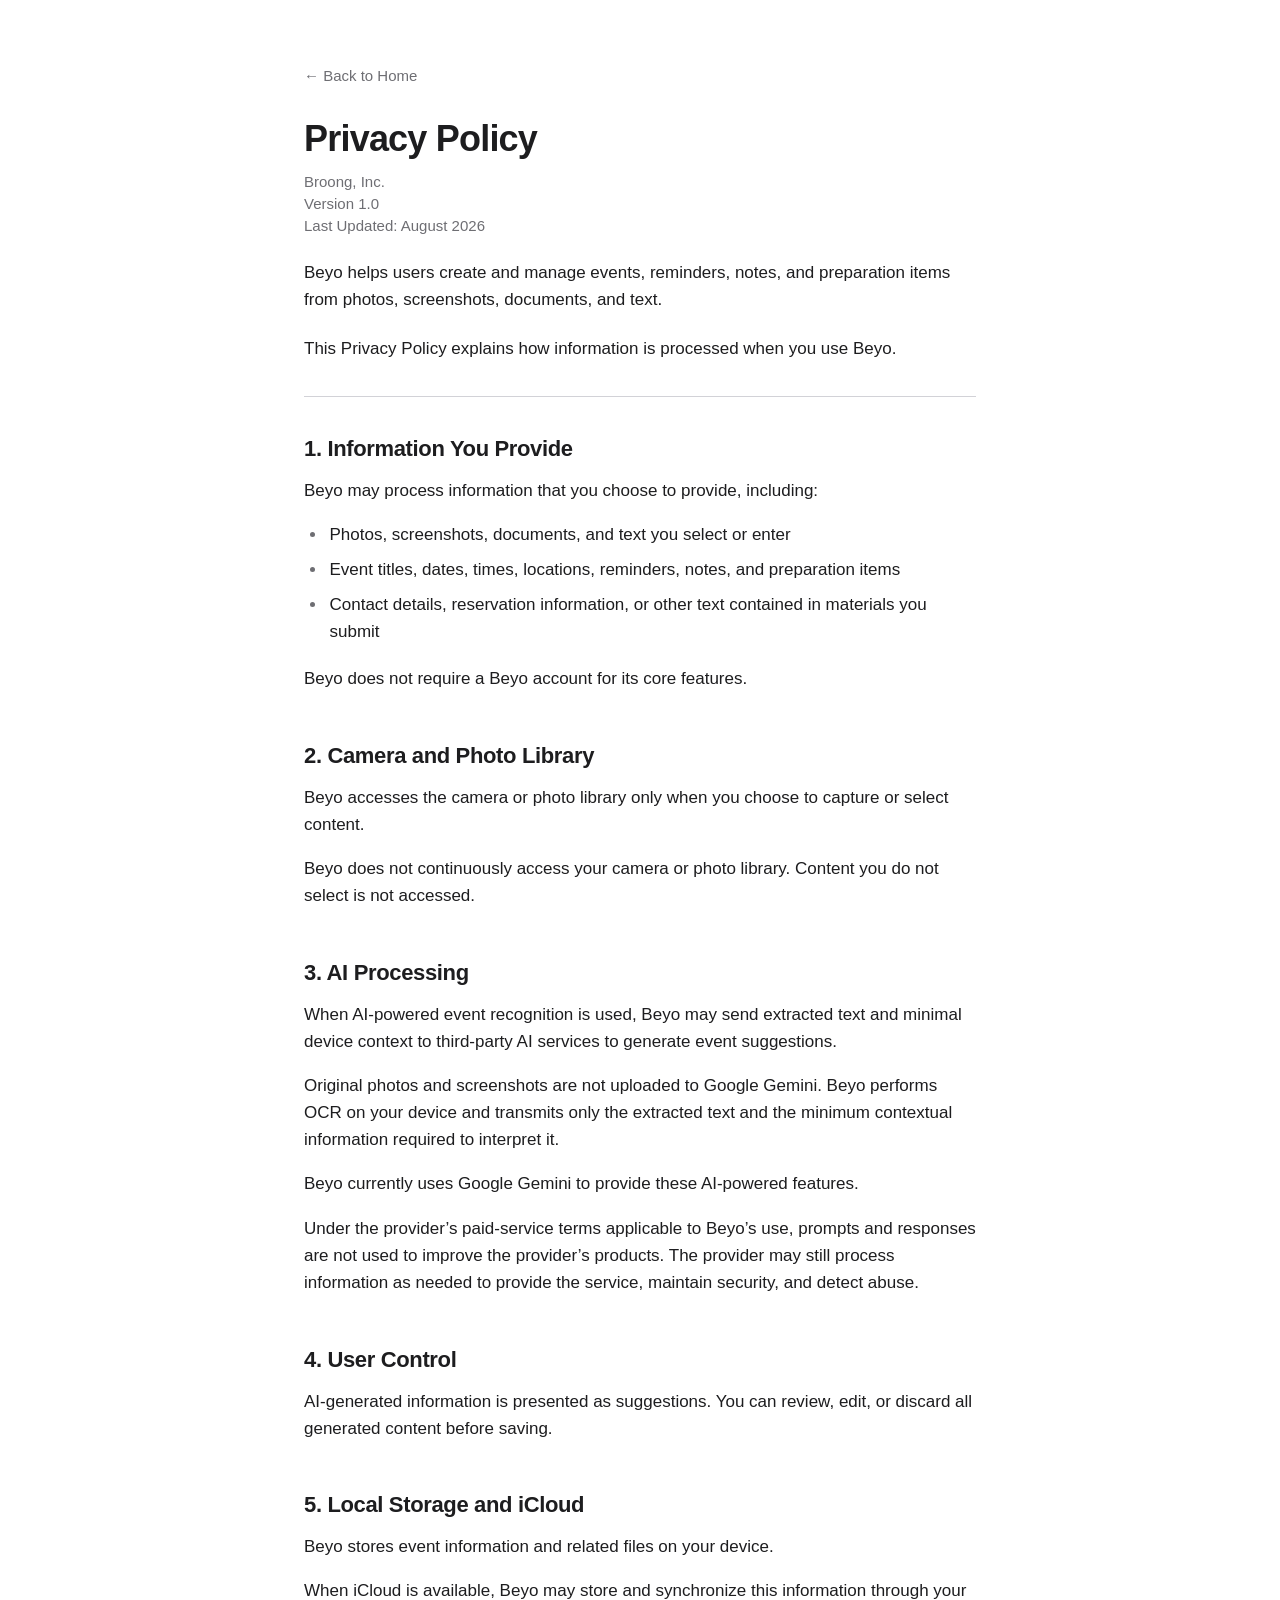
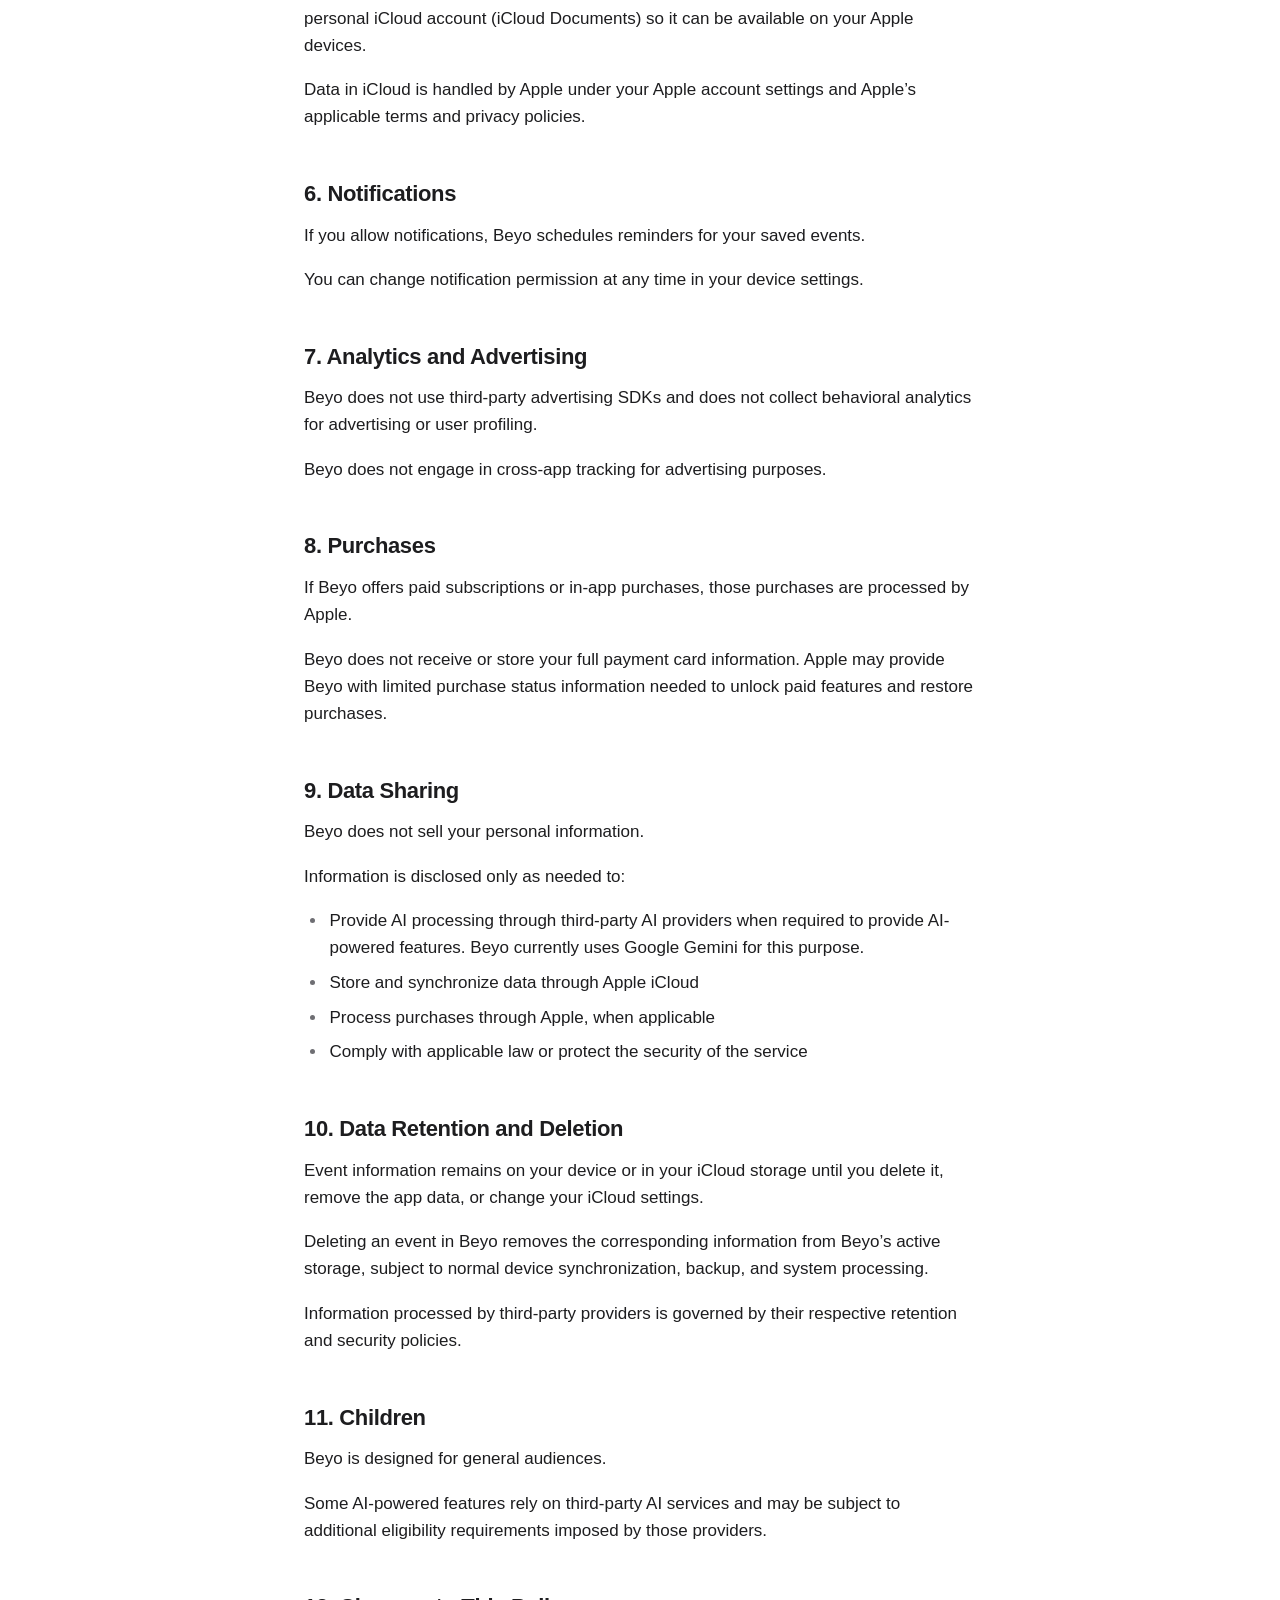
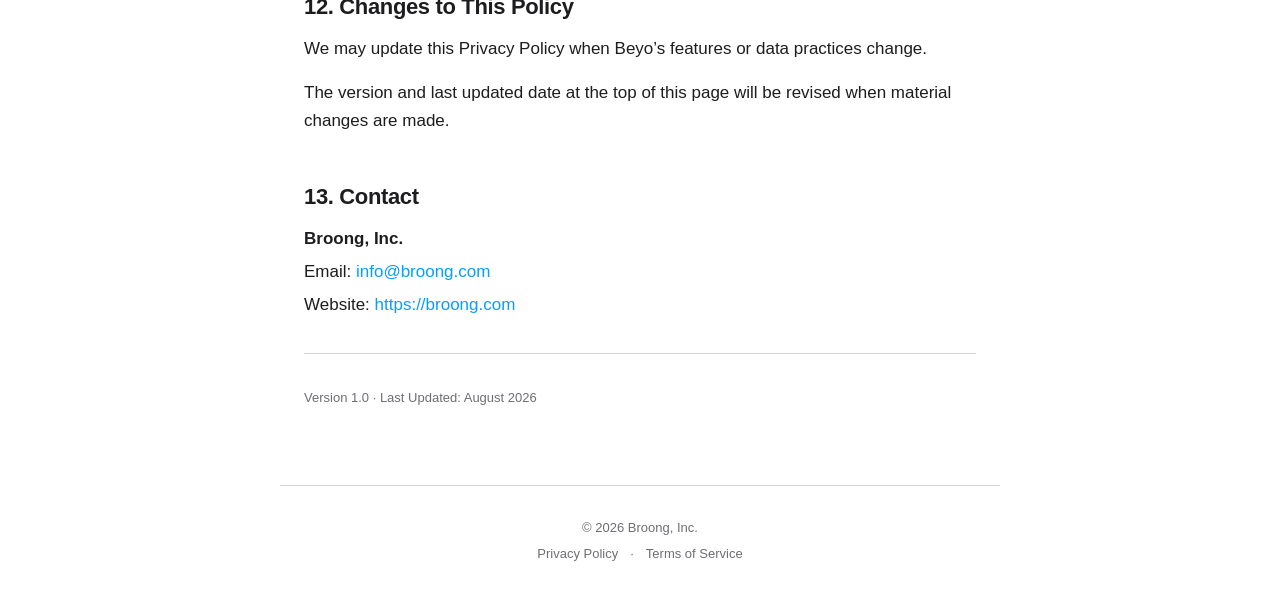
==== privacy/index.html @ fd227d9c "Point legal Contact website to broong.com Co-authored-by: Cursor <cursoragent@cursor.com>" ====
<!DOCTYPE html>
<html lang="en">
<head>
  <meta charset="UTF-8">
  <meta name="viewport" content="width=device-width, initial-scale=1.0">
  <meta name="description" content="Privacy Policy for Beyo by Broong, Inc.">
  <link rel="stylesheet" href="/assets/css/style.css">
  <title>Privacy Policy | Beyo</title>
</head>
<body>
  <div class="page">
    <div class="page-inner">
      <p class="back"><a href="/">← Back to Home</a></p>

      <main>
        <h1>Privacy Policy</h1>
        <p class="meta">
          <strong>Broong, Inc.</strong><br>
          Version 1.0<br>
          Last Updated: August 2026
        </p>

        <p class="lede">
          Beyo helps users create and manage events, reminders, notes, and preparation items from photos, screenshots, documents, and text.
        </p>
        <p>
          This Privacy Policy explains how information is processed when you use Beyo.
        </p>

        <hr>

        <h2>1. Information You Provide</h2>
        <p>Beyo may process information that you choose to provide, including:</p>
        <ul>
          <li>Photos, screenshots, documents, and text you select or enter</li>
          <li>Event titles, dates, times, locations, reminders, notes, and preparation items</li>
          <li>Contact details, reservation information, or other text contained in materials you submit</li>
        </ul>
        <p>Beyo does not require a Beyo account for its core features.</p>

        <h2>2. Camera and Photo Library</h2>
        <p>
          Beyo accesses the camera or photo library only when you choose to capture or select content.
        </p>
        <p>
          Beyo does not continuously access your camera or photo library. Content you do not select is not accessed.
        </p>

        <h2>3. AI Processing</h2>
        <p>
          When AI-powered event recognition is used, Beyo may send extracted text and minimal device context to third-party AI services to generate event suggestions.
        </p>
        <p>
          Original photos and screenshots are not uploaded to Google Gemini. Beyo performs OCR on your device and transmits only the extracted text and the minimum contextual information required to interpret it.
        </p>
        <p>
          Beyo currently uses Google Gemini to provide these AI-powered features.
        </p>
        <p>
          Under the provider’s paid-service terms applicable to Beyo’s use, prompts and responses are not used to improve the provider’s products. The provider may still process information as needed to provide the service, maintain security, and detect abuse.
        </p>

        <h2>4. User Control</h2>
        <p>
          AI-generated information is presented as suggestions. You can review, edit, or discard all generated content before saving.
        </p>

        <h2>5. Local Storage and iCloud</h2>
        <p>
          Beyo stores event information and related files on your device.
        </p>
        <p>
          When iCloud is available, Beyo may store and synchronize this information through your personal iCloud account (iCloud Documents) so it can be available on your Apple devices.
        </p>
        <p>
          Data in iCloud is handled by Apple under your Apple account settings and Apple’s applicable terms and privacy policies.
        </p>

        <h2>6. Notifications</h2>
        <p>
          If you allow notifications, Beyo schedules reminders for your saved events.
        </p>
        <p>
          You can change notification permission at any time in your device settings.
        </p>

        <h2>7. Analytics and Advertising</h2>
        <p>
          Beyo does not use third-party advertising SDKs and does not collect behavioral analytics for advertising or user profiling.
        </p>
        <p>
          Beyo does not engage in cross-app tracking for advertising purposes.
        </p>

        <h2>8. Purchases</h2>
        <p>
          If Beyo offers paid subscriptions or in-app purchases, those purchases are processed by Apple.
        </p>
        <p>
          Beyo does not receive or store your full payment card information. Apple may provide Beyo with limited purchase status information needed to unlock paid features and restore purchases.
        </p>

        <h2>9. Data Sharing</h2>
        <p>Beyo does not sell your personal information.</p>
        <p>Information is disclosed only as needed to:</p>
        <ul>
          <li>
            Provide AI processing through third-party AI providers when required to provide AI-powered features. Beyo currently uses Google Gemini for this purpose.
          </li>
          <li>Store and synchronize data through Apple iCloud</li>
          <li>Process purchases through Apple, when applicable</li>
          <li>Comply with applicable law or protect the security of the service</li>
        </ul>

        <h2>10. Data Retention and Deletion</h2>
        <p>
          Event information remains on your device or in your iCloud storage until you delete it, remove the app data, or change your iCloud settings.
        </p>
        <p>
          Deleting an event in Beyo removes the corresponding information from Beyo’s active storage, subject to normal device synchronization, backup, and system processing.
        </p>
        <p>
          Information processed by third-party providers is governed by their respective retention and security policies.
        </p>

        <h2>11. Children</h2>
        <p>Beyo is designed for general audiences.</p>
        <p>
          Some AI-powered features rely on third-party AI services and may be subject to additional eligibility requirements imposed by those providers.
        </p>

        <h2>12. Changes to This Policy</h2>
        <p>
          We may update this Privacy Policy when Beyo’s features or data practices change.
        </p>
        <p>
          The version and last updated date at the top of this page will be revised when material changes are made.
        </p>

        <h2>13. Contact</h2>
        <div class="contact-block">
          <p><strong>Broong, Inc.</strong></p>
          <p>Email: <a href="mailto:info@broong.com">info@broong.com</a></p>
          <p>Website: <a href="https://broong.com">https://broong.com</a></p>
        </div>

        <hr>

        <p class="version-line">Version 1.0 · Last Updated: August 2026</p>
      </main>
    </div>

    <footer class="site-footer">
      <p>&copy; 2026 Broong, Inc.</p>
      <nav aria-label="Legal">
        <a href="/privacy/">Privacy Policy</a>
        <span aria-hidden="true">·</span>
        <a href="/terms/">Terms of Service</a>
      </nav>
    </footer>
  </div>
</body>
</html>
---- assets/css/style.css ----
/* Beyo — shared site styles (HTML + CSS only) */

:root {
  --bg: #ffffff;
  --text: #1d1d1f;
  --text-secondary: #6e6e73;
  --link: #079dfd;
  --link-hover: #0077cc;
  --rule: #d2d2d7;
  --max-width: 720px;
  --page-pad-x: 24px;
  --page-pad-y: 48px;
}

*,
*::before,
*::after {
  box-sizing: border-box;
}

html {
  -webkit-text-size-adjust: 100%;
  text-size-adjust: 100%;
}

body {
  margin: 0;
  min-height: 100vh;
  background: var(--bg);
  color: var(--text);
  font-family:
    -apple-system,
    BlinkMacSystemFont,
    "Segoe UI",
    Roboto,
    Helvetica,
    Arial,
    sans-serif;
  font-size: 17px;
  line-height: 1.6;
  font-weight: 400;
  -webkit-font-smoothing: antialiased;
  -moz-osx-font-smoothing: grayscale;
}

/* Layout */

.page {
  display: flex;
  flex-direction: column;
  min-height: 100vh;
}

.page-inner {
  width: 100%;
  max-width: var(--max-width);
  margin: 0 auto;
  padding: var(--page-pad-y) var(--page-pad-x);
  flex: 1 0 auto;
}

main {
  display: block;
}

/* Landing */

.landing {
  display: flex;
  flex-direction: column;
  align-items: center;
  justify-content: center;
  text-align: center;
  min-height: calc(100vh - 120px);
  padding: 64px var(--page-pad-x) 48px;
}

.landing .brand {
  margin: 0 0 16px;
  font-size: clamp(40px, 8vw, 56px);
  font-weight: 600;
  letter-spacing: -0.03em;
  line-height: 1.1;
}

.landing .tagline {
  margin: 0 0 40px;
  max-width: 28em;
  color: var(--text-secondary);
  font-size: 19px;
  line-height: 1.45;
  font-weight: 400;
}

.landing-links {
  display: flex;
  flex-wrap: wrap;
  gap: 8px 28px;
  justify-content: center;
  margin: 0;
  padding: 0;
  list-style: none;
}

.landing-links a {
  font-size: 17px;
}

/* Typography */

h1 {
  margin: 0 0 12px;
  font-size: clamp(28px, 5vw, 36px);
  font-weight: 600;
  letter-spacing: -0.022em;
  line-height: 1.15;
}

h2 {
  margin: 2.25em 0 0.65em;
  font-size: 22px;
  font-weight: 600;
  letter-spacing: -0.016em;
  line-height: 1.25;
}

h2:first-of-type {
  margin-top: 1.75em;
}

h3 {
  margin: 1.5em 0 0.5em;
  font-size: 19px;
  font-weight: 600;
  letter-spacing: -0.012em;
  line-height: 1.3;
}

p {
  margin: 0 0 1em;
}

.meta {
  margin: 0 0 1.5em;
  color: var(--text-secondary);
  font-size: 15px;
  line-height: 1.45;
}

.meta strong {
  color: var(--text-secondary);
  font-weight: 500;
}

.lede {
  margin-bottom: 1.25em;
  color: var(--text);
}

ul,
ol {
  margin: 0 0 1.15em;
  padding-left: 1.35em;
}

li {
  margin: 0 0 0.45em;
  padding-left: 0.15em;
}

li::marker {
  color: var(--text-secondary);
}

/* Links */

a {
  color: var(--link);
  text-decoration: none;
}

a:hover {
  color: var(--link-hover);
  text-decoration: underline;
  text-underline-offset: 0.15em;
}

a:focus-visible {
  outline: 2px solid var(--link);
  outline-offset: 3px;
  border-radius: 2px;
}

/* Rules */

hr {
  margin: 2em 0;
  border: 0;
  border-top: 1px solid var(--rule);
}

/* Article chrome */

.back {
  margin: 0 0 2em;
  font-size: 15px;
}

.back a {
  color: var(--text-secondary);
}

.back a:hover {
  color: var(--link);
}

.contact-block {
  margin-top: 0.25em;
}

.contact-block p {
  margin-bottom: 0.35em;
}

/* Footer */

.site-footer {
  flex-shrink: 0;
  width: 100%;
  max-width: var(--max-width);
  margin: 0 auto;
  padding: 32px var(--page-pad-x) 48px;
  border-top: 1px solid var(--rule);
  color: var(--text-secondary);
  font-size: 13px;
  line-height: 1.5;
  text-align: center;
}

.site-footer p {
  margin: 0 0 0.5em;
}

.site-footer p:last-child {
  margin-bottom: 0;
}

.site-footer nav {
  display: flex;
  flex-wrap: wrap;
  gap: 4px 12px;
  justify-content: center;
}

.site-footer a {
  color: var(--text-secondary);
}

.site-footer a:hover {
  color: var(--link);
}

.version-line {
  margin-top: 0.75em;
  color: var(--text-secondary);
  font-size: 13px;
}

/* Responsive */

@media (max-width: 600px) {
  :root {
    --page-pad-x: 20px;
    --page-pad-y: 36px;
  }

  body {
    font-size: 16px;
  }

  .landing .tagline {
    font-size: 17px;
  }

  h2 {
    font-size: 20px;
  }
}

@media (min-width: 900px) {
  :root {
    --page-pad-y: 64px;
  }
}
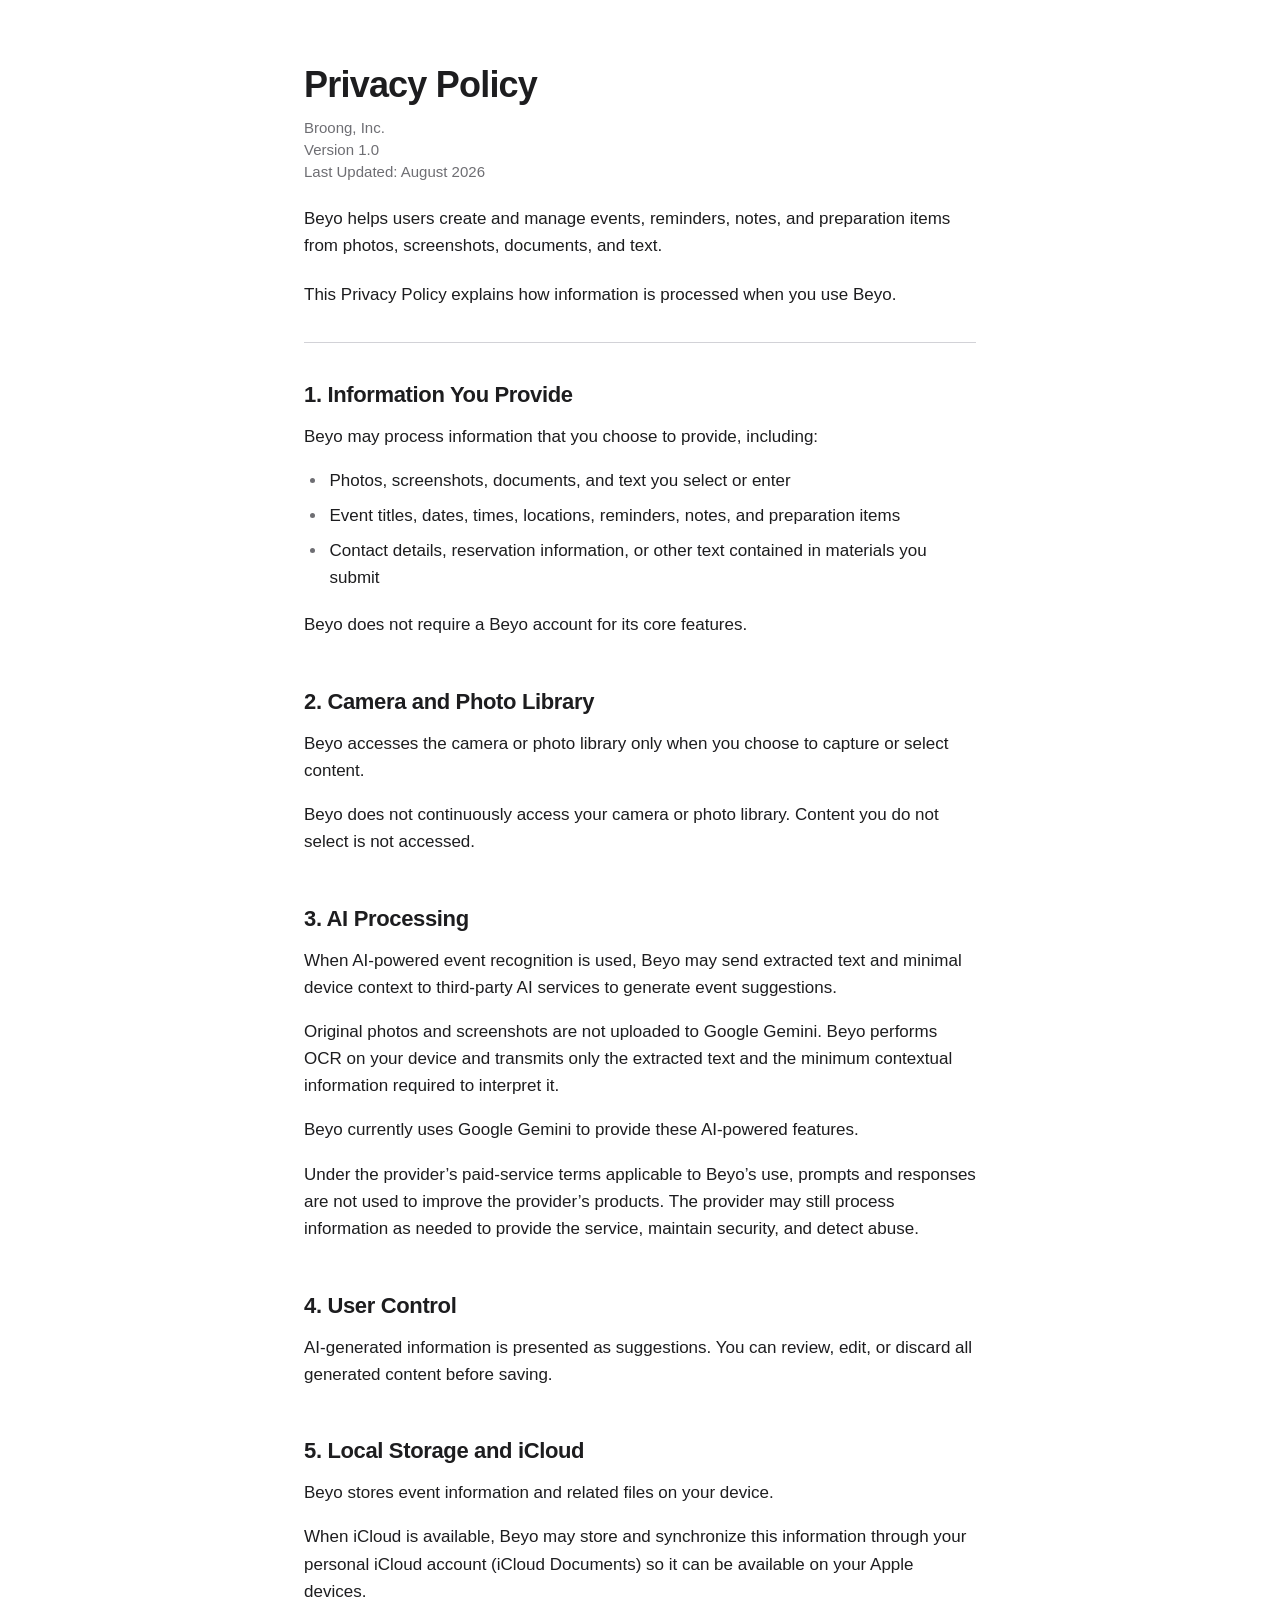
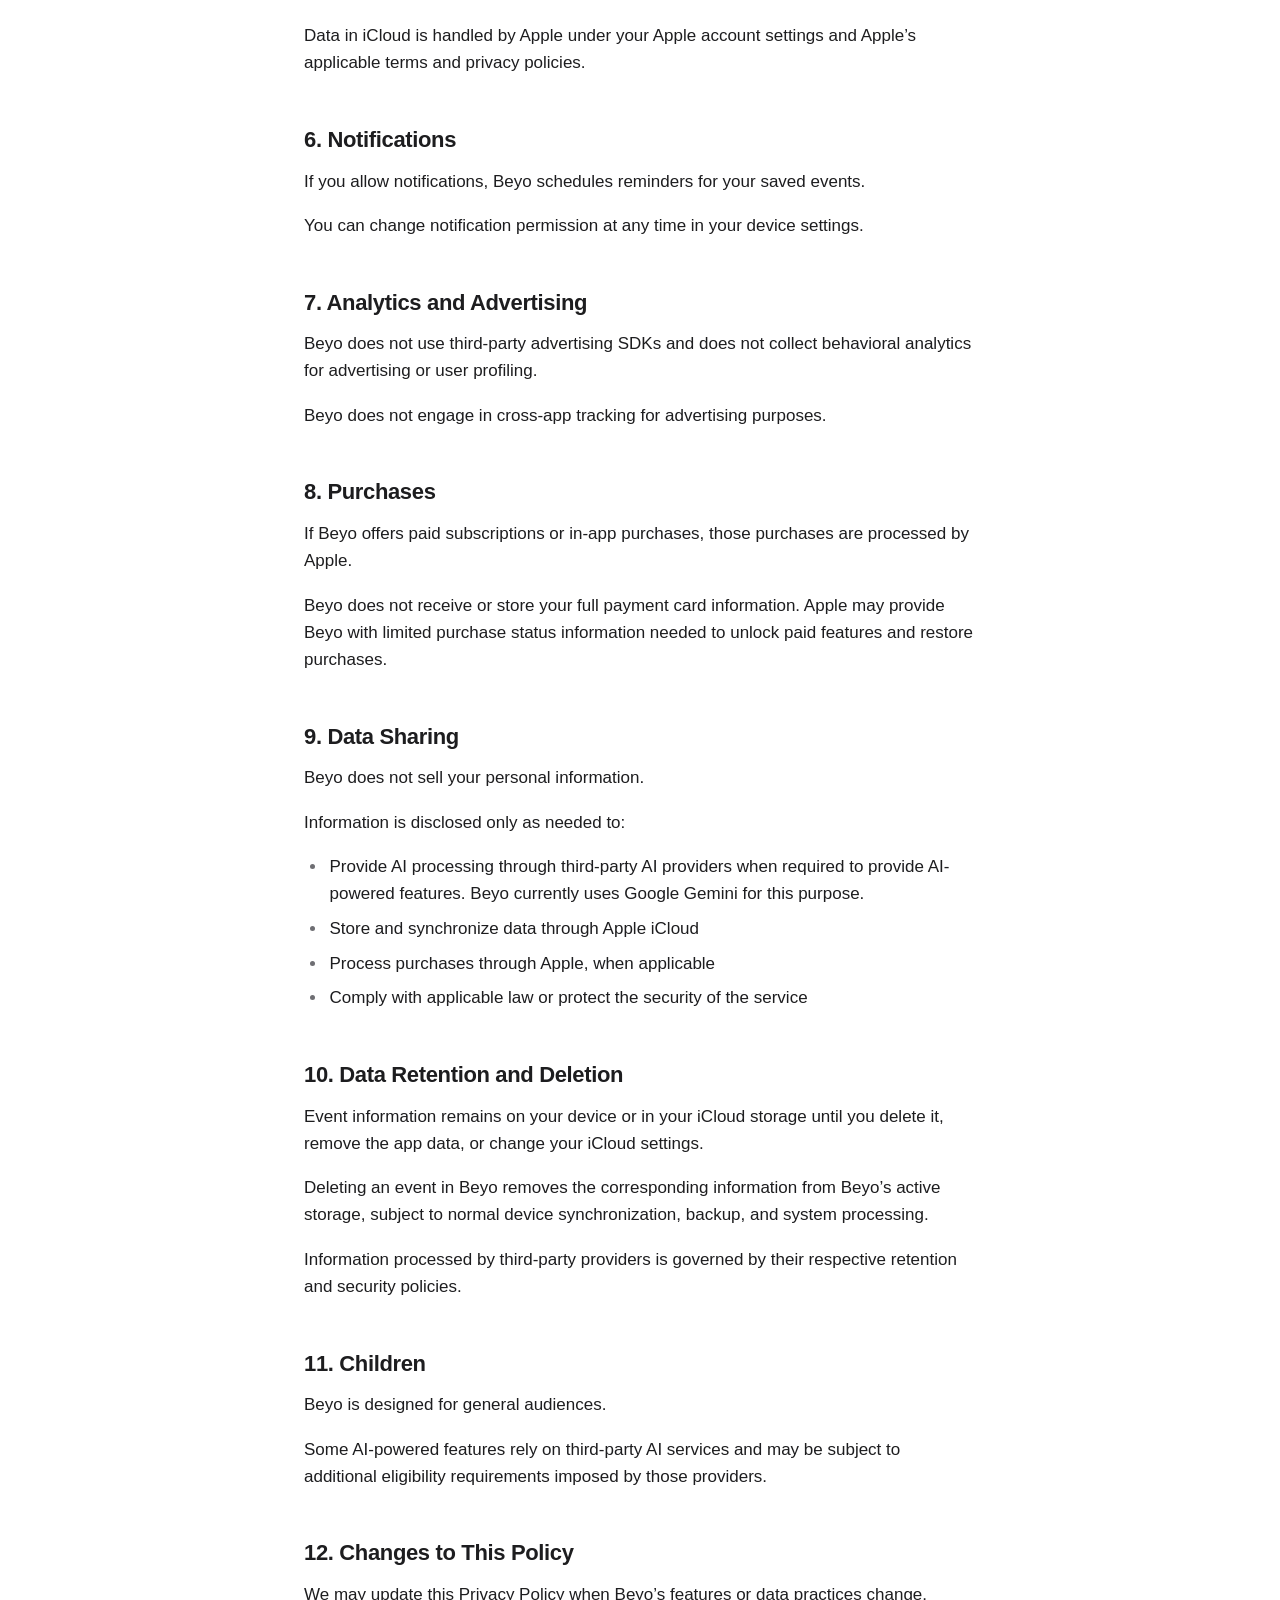
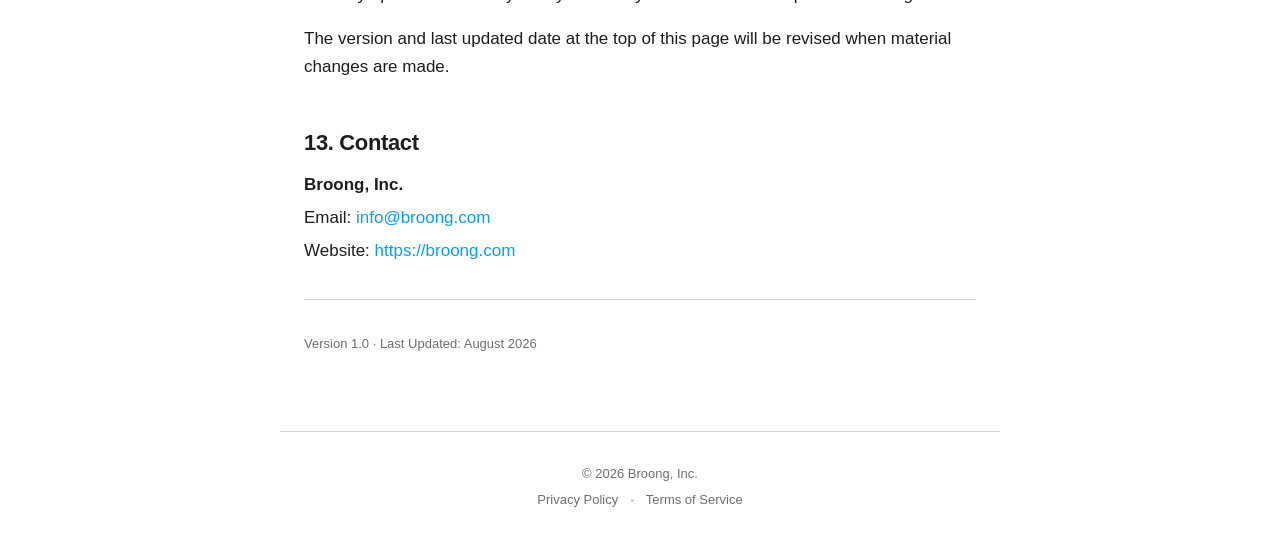
==== commit 144ef94e: "Remove Back to Home from Privacy and Terms pages. Co-authored-by: Cursor <cursoragent@cursor.com>" ====
--- a/privacy/index.html
+++ b/privacy/index.html
@@ -10,8 +10,6 @@
 <body>
   <div class="page">
     <div class="page-inner">
-      <p class="back"><a href="/">← Back to Home</a></p>
-
       <main>
         <h1>Privacy Policy</h1>
         <p class="meta">
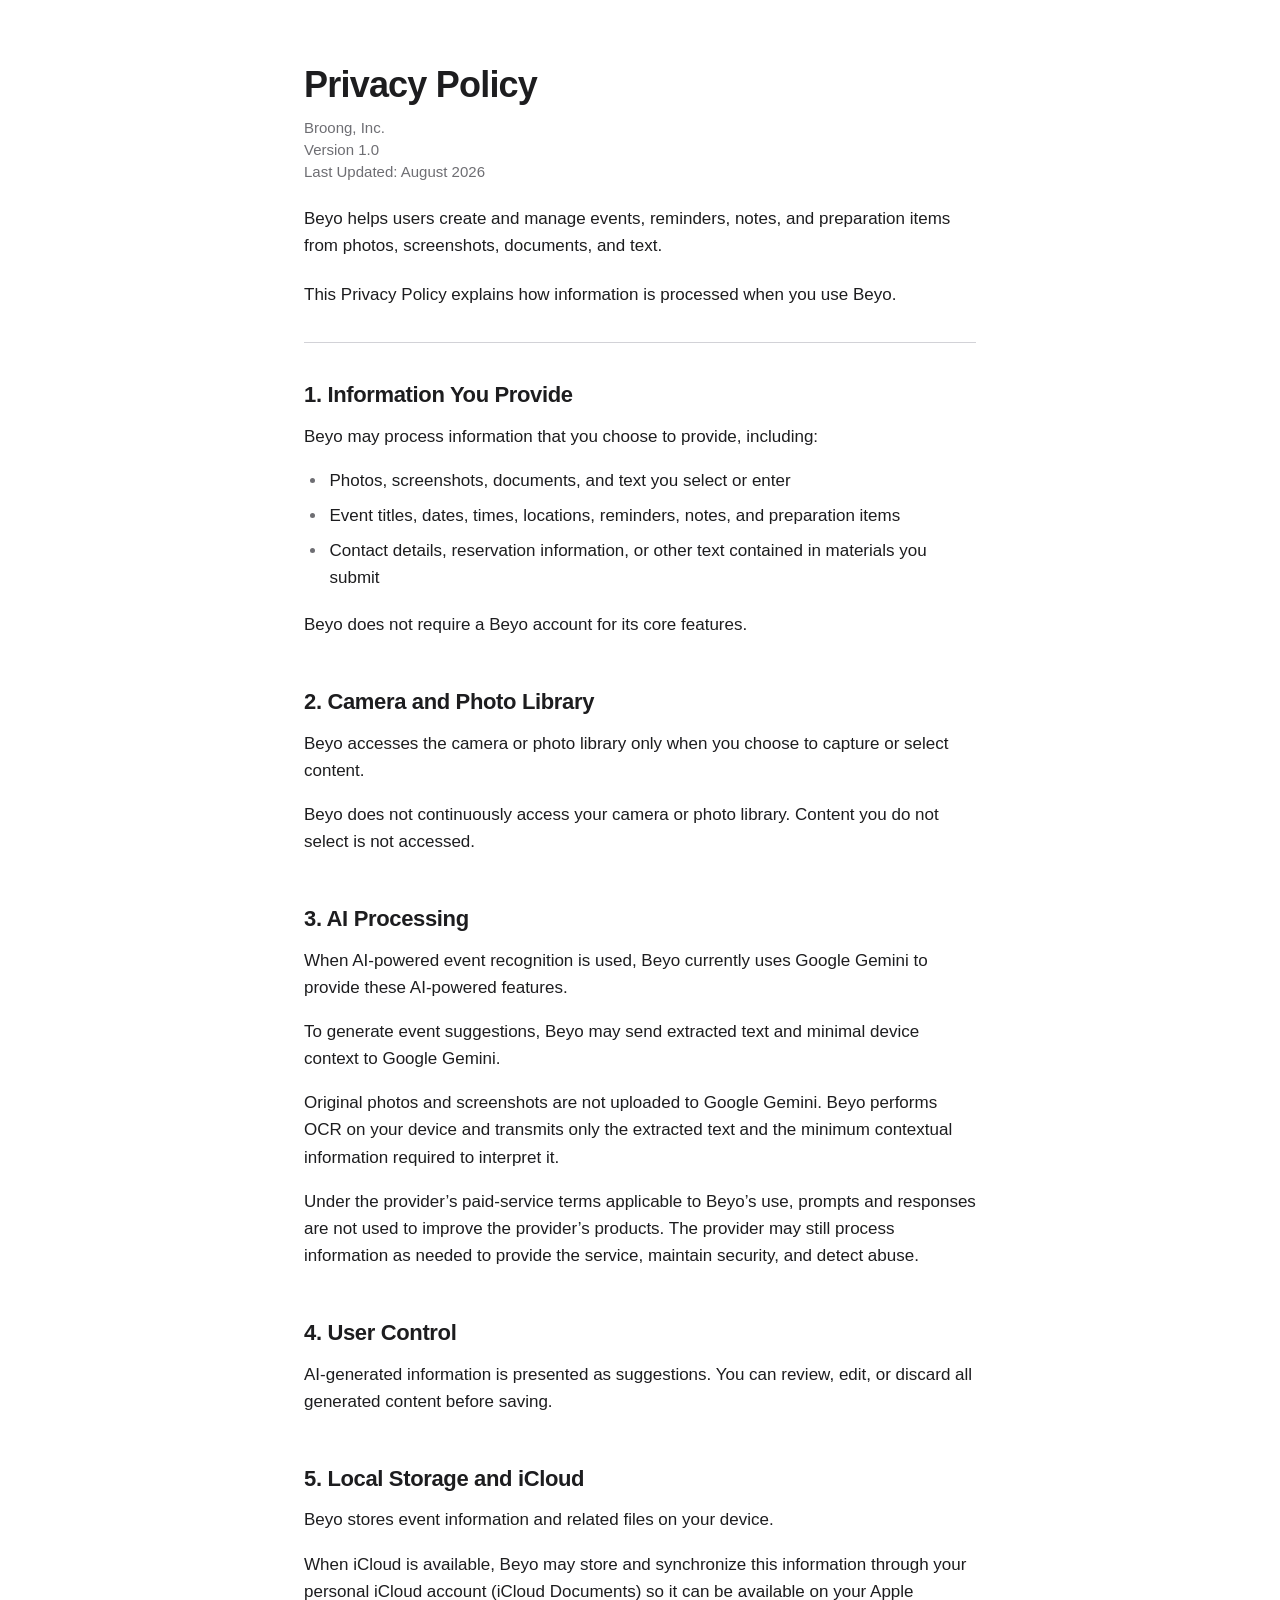
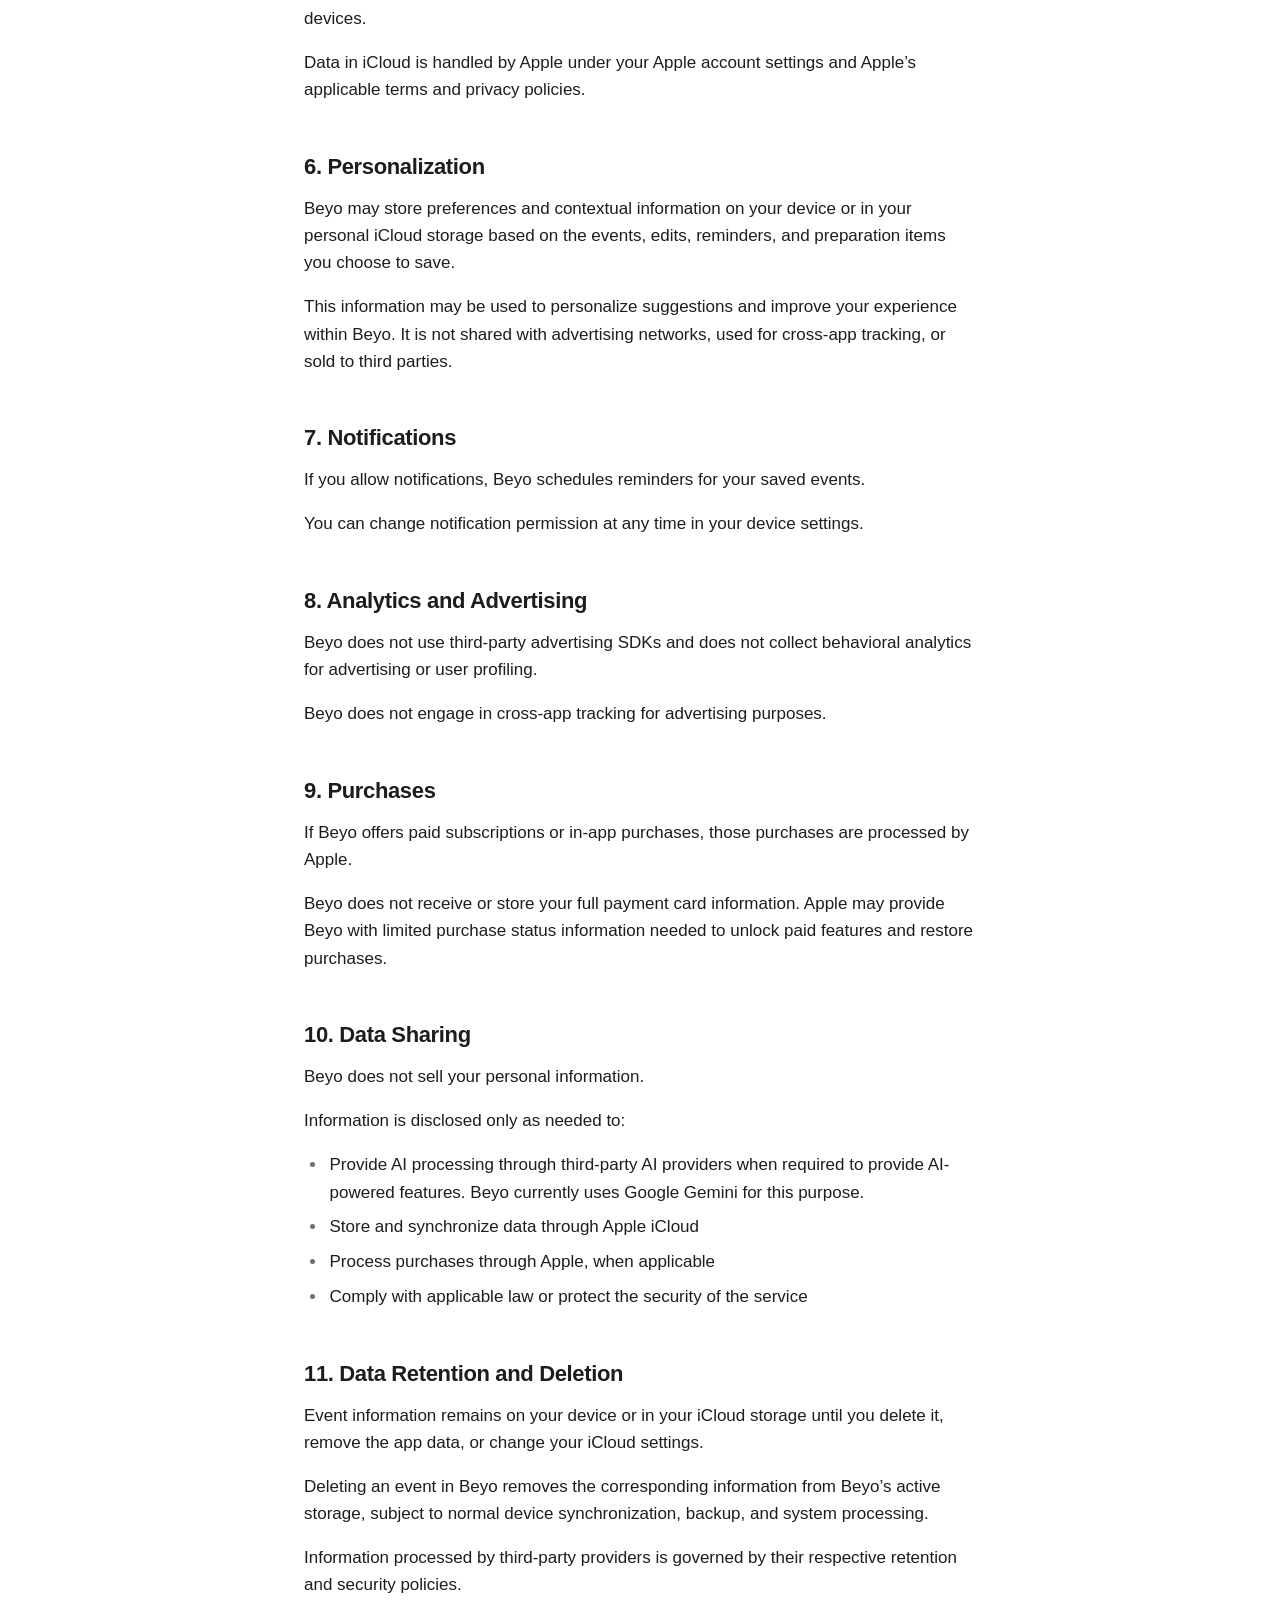
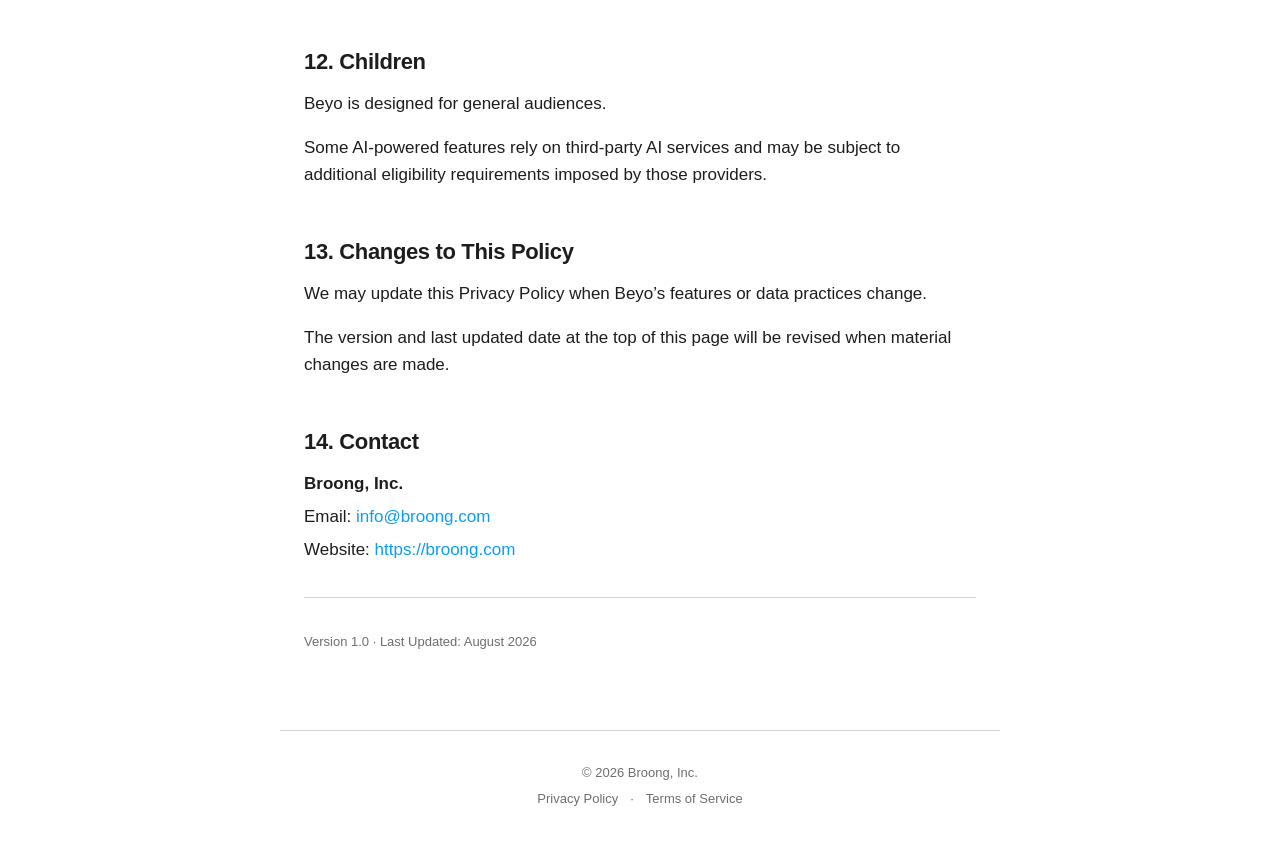
==== commit cc92c5c1: "Update Privacy Personalization and AI/Terms copy for launch. Co-authored-by: Cursor <cursoragent@cur" ====
--- a/privacy/index.html
+++ b/privacy/index.html
@@ -46,13 +46,13 @@
 
         <h2>3. AI Processing</h2>
         <p>
-          When AI-powered event recognition is used, Beyo may send extracted text and minimal device context to third-party AI services to generate event suggestions.
+          When AI-powered event recognition is used, Beyo currently uses Google Gemini to provide these AI-powered features.
+        </p>
+        <p>
+          To generate event suggestions, Beyo may send extracted text and minimal device context to Google Gemini.
         </p>
         <p>
           Original photos and screenshots are not uploaded to Google Gemini. Beyo performs OCR on your device and transmits only the extracted text and the minimum contextual information required to interpret it.
-        </p>
-        <p>
-          Beyo currently uses Google Gemini to provide these AI-powered features.
         </p>
         <p>
           Under the provider’s paid-service terms applicable to Beyo’s use, prompts and responses are not used to improve the provider’s products. The provider may still process information as needed to provide the service, maintain security, and detect abuse.
@@ -74,7 +74,15 @@
           Data in iCloud is handled by Apple under your Apple account settings and Apple’s applicable terms and privacy policies.
         </p>
 
-        <h2>6. Notifications</h2>
+        <h2>6. Personalization</h2>
+        <p>
+          Beyo may store preferences and contextual information on your device or in your personal iCloud storage based on the events, edits, reminders, and preparation items you choose to save.
+        </p>
+        <p>
+          This information may be used to personalize suggestions and improve your experience within Beyo. It is not shared with advertising networks, used for cross-app tracking, or sold to third parties.
+        </p>
+
+        <h2>7. Notifications</h2>
         <p>
           If you allow notifications, Beyo schedules reminders for your saved events.
         </p>
@@ -82,7 +90,7 @@
           You can change notification permission at any time in your device settings.
         </p>
 
-        <h2>7. Analytics and Advertising</h2>
+        <h2>8. Analytics and Advertising</h2>
         <p>
           Beyo does not use third-party advertising SDKs and does not collect behavioral analytics for advertising or user profiling.
         </p>
@@ -90,7 +98,7 @@
           Beyo does not engage in cross-app tracking for advertising purposes.
         </p>
 
-        <h2>8. Purchases</h2>
+        <h2>9. Purchases</h2>
         <p>
           If Beyo offers paid subscriptions or in-app purchases, those purchases are processed by Apple.
         </p>
@@ -98,7 +106,7 @@
           Beyo does not receive or store your full payment card information. Apple may provide Beyo with limited purchase status information needed to unlock paid features and restore purchases.
         </p>
 
-        <h2>9. Data Sharing</h2>
+        <h2>10. Data Sharing</h2>
         <p>Beyo does not sell your personal information.</p>
         <p>Information is disclosed only as needed to:</p>
         <ul>
@@ -110,7 +118,7 @@
           <li>Comply with applicable law or protect the security of the service</li>
         </ul>
 
-        <h2>10. Data Retention and Deletion</h2>
+        <h2>11. Data Retention and Deletion</h2>
         <p>
           Event information remains on your device or in your iCloud storage until you delete it, remove the app data, or change your iCloud settings.
         </p>
@@ -121,13 +129,13 @@
           Information processed by third-party providers is governed by their respective retention and security policies.
         </p>
 
-        <h2>11. Children</h2>
+        <h2>12. Children</h2>
         <p>Beyo is designed for general audiences.</p>
         <p>
           Some AI-powered features rely on third-party AI services and may be subject to additional eligibility requirements imposed by those providers.
         </p>
 
-        <h2>12. Changes to This Policy</h2>
+        <h2>13. Changes to This Policy</h2>
         <p>
           We may update this Privacy Policy when Beyo’s features or data practices change.
         </p>
@@ -135,7 +143,7 @@
           The version and last updated date at the top of this page will be revised when material changes are made.
         </p>
 
-        <h2>13. Contact</h2>
+        <h2>14. Contact</h2>
         <div class="contact-block">
           <p><strong>Broong, Inc.</strong></p>
           <p>Email: <a href="mailto:info@broong.com">info@broong.com</a></p>
--- a/assets/css/style.css
+++ b/assets/css/style.css
@@ -201,19 +201,6 @@
 
 /* Article chrome */
 
-.back {
-  margin: 0 0 2em;
-  font-size: 15px;
-}
-
-.back a {
-  color: var(--text-secondary);
-}
-
-.back a:hover {
-  color: var(--link);
-}
-
 .contact-block {
   margin-top: 0.25em;
 }
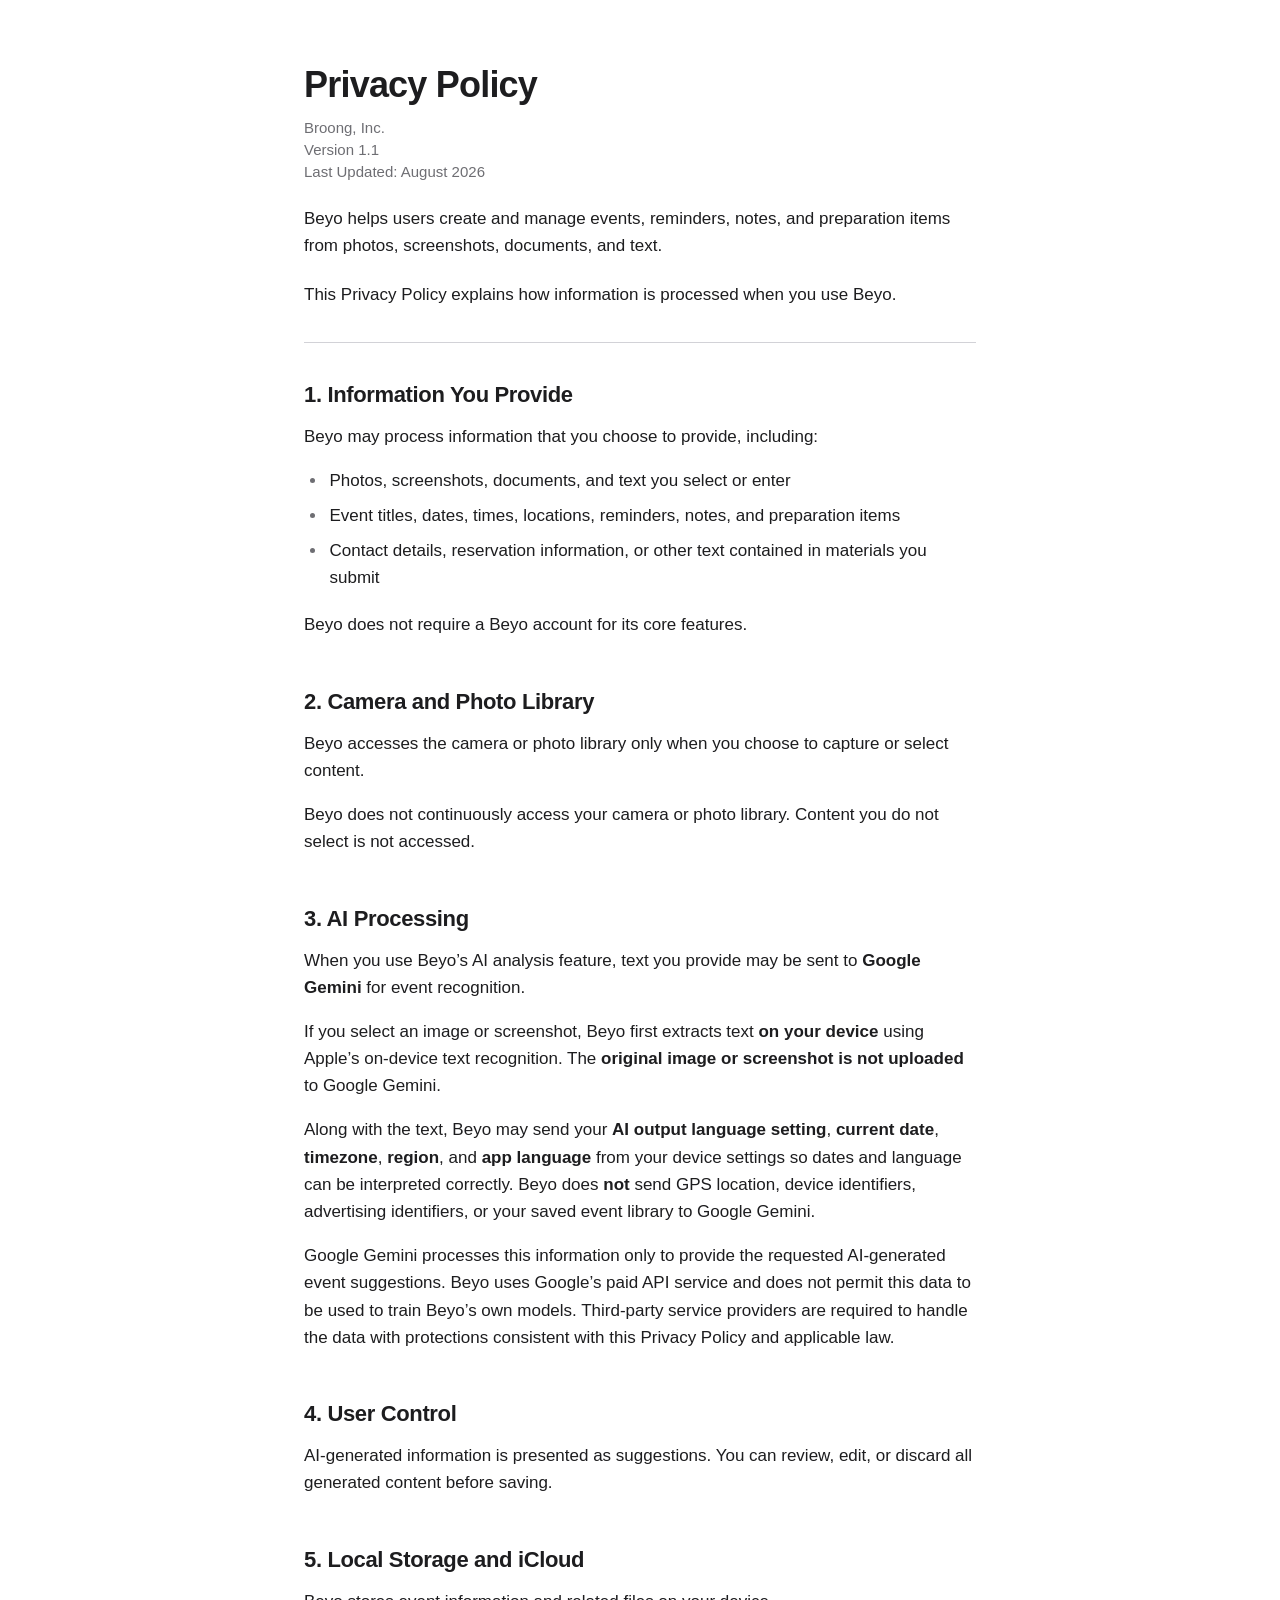
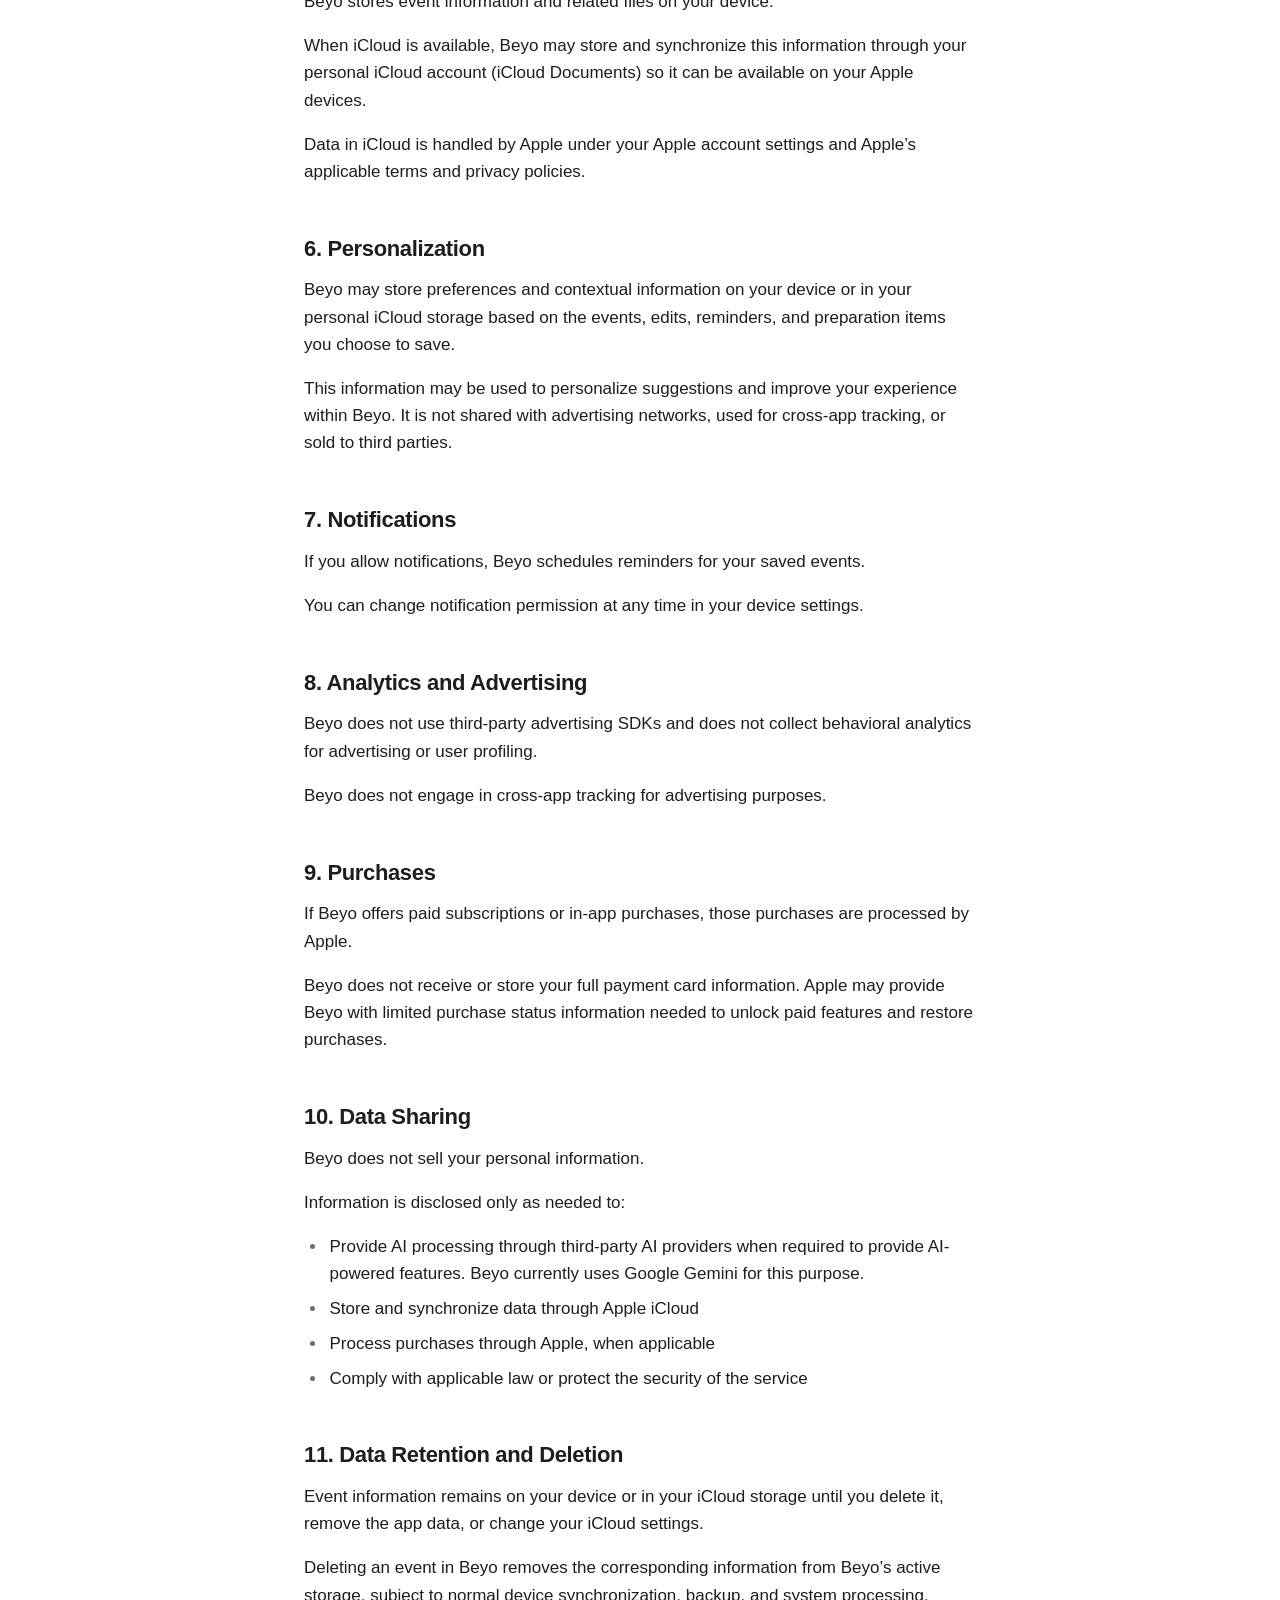
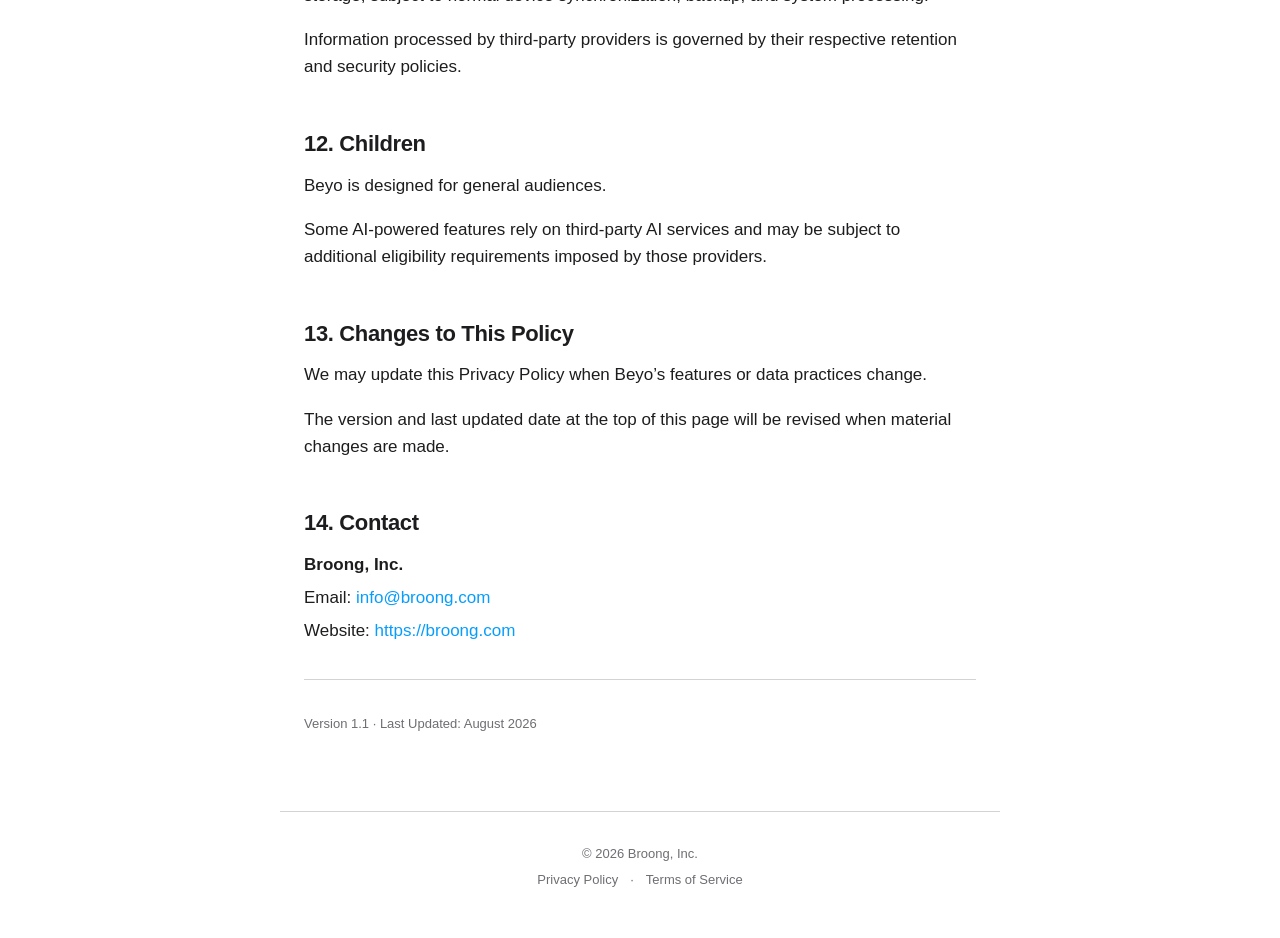
==== commit ffd46763: "Update Privacy Policy to v1.1 — explicit Gemini AI Processing disclosure. Lists transmitted fields (" ====
--- a/privacy/index.html
+++ b/privacy/index.html
@@ -14,7 +14,7 @@
         <h1>Privacy Policy</h1>
         <p class="meta">
           <strong>Broong, Inc.</strong><br>
-          Version 1.0<br>
+          Version 1.1<br>
           Last Updated: August 2026
         </p>
 
@@ -46,16 +46,16 @@
 
         <h2>3. AI Processing</h2>
         <p>
-          When AI-powered event recognition is used, Beyo currently uses Google Gemini to provide these AI-powered features.
+          When you use Beyo’s AI analysis feature, text you provide may be sent to <strong>Google Gemini</strong> for event recognition.
         </p>
         <p>
-          To generate event suggestions, Beyo may send extracted text and minimal device context to Google Gemini.
+          If you select an image or screenshot, Beyo first extracts text <strong>on your device</strong> using Apple’s on-device text recognition. The <strong>original image or screenshot is not uploaded</strong> to Google Gemini.
         </p>
         <p>
-          Original photos and screenshots are not uploaded to Google Gemini. Beyo performs OCR on your device and transmits only the extracted text and the minimum contextual information required to interpret it.
+          Along with the text, Beyo may send your <strong>AI output language setting</strong>, <strong>current date</strong>, <strong>timezone</strong>, <strong>region</strong>, and <strong>app language</strong> from your device settings so dates and language can be interpreted correctly. Beyo does <strong>not</strong> send GPS location, device identifiers, advertising identifiers, or your saved event library to Google Gemini.
         </p>
         <p>
-          Under the provider’s paid-service terms applicable to Beyo’s use, prompts and responses are not used to improve the provider’s products. The provider may still process information as needed to provide the service, maintain security, and detect abuse.
+          Google Gemini processes this information only to provide the requested AI-generated event suggestions. Beyo uses Google’s paid API service and does not permit this data to be used to train Beyo’s own models. Third-party service providers are required to handle the data with protections consistent with this Privacy Policy and applicable law.
         </p>
 
         <h2>4. User Control</h2>
@@ -152,7 +152,7 @@
 
         <hr>
 
-        <p class="version-line">Version 1.0 · Last Updated: August 2026</p>
+        <p class="version-line">Version 1.1 · Last Updated: August 2026</p>
       </main>
     </div>
 
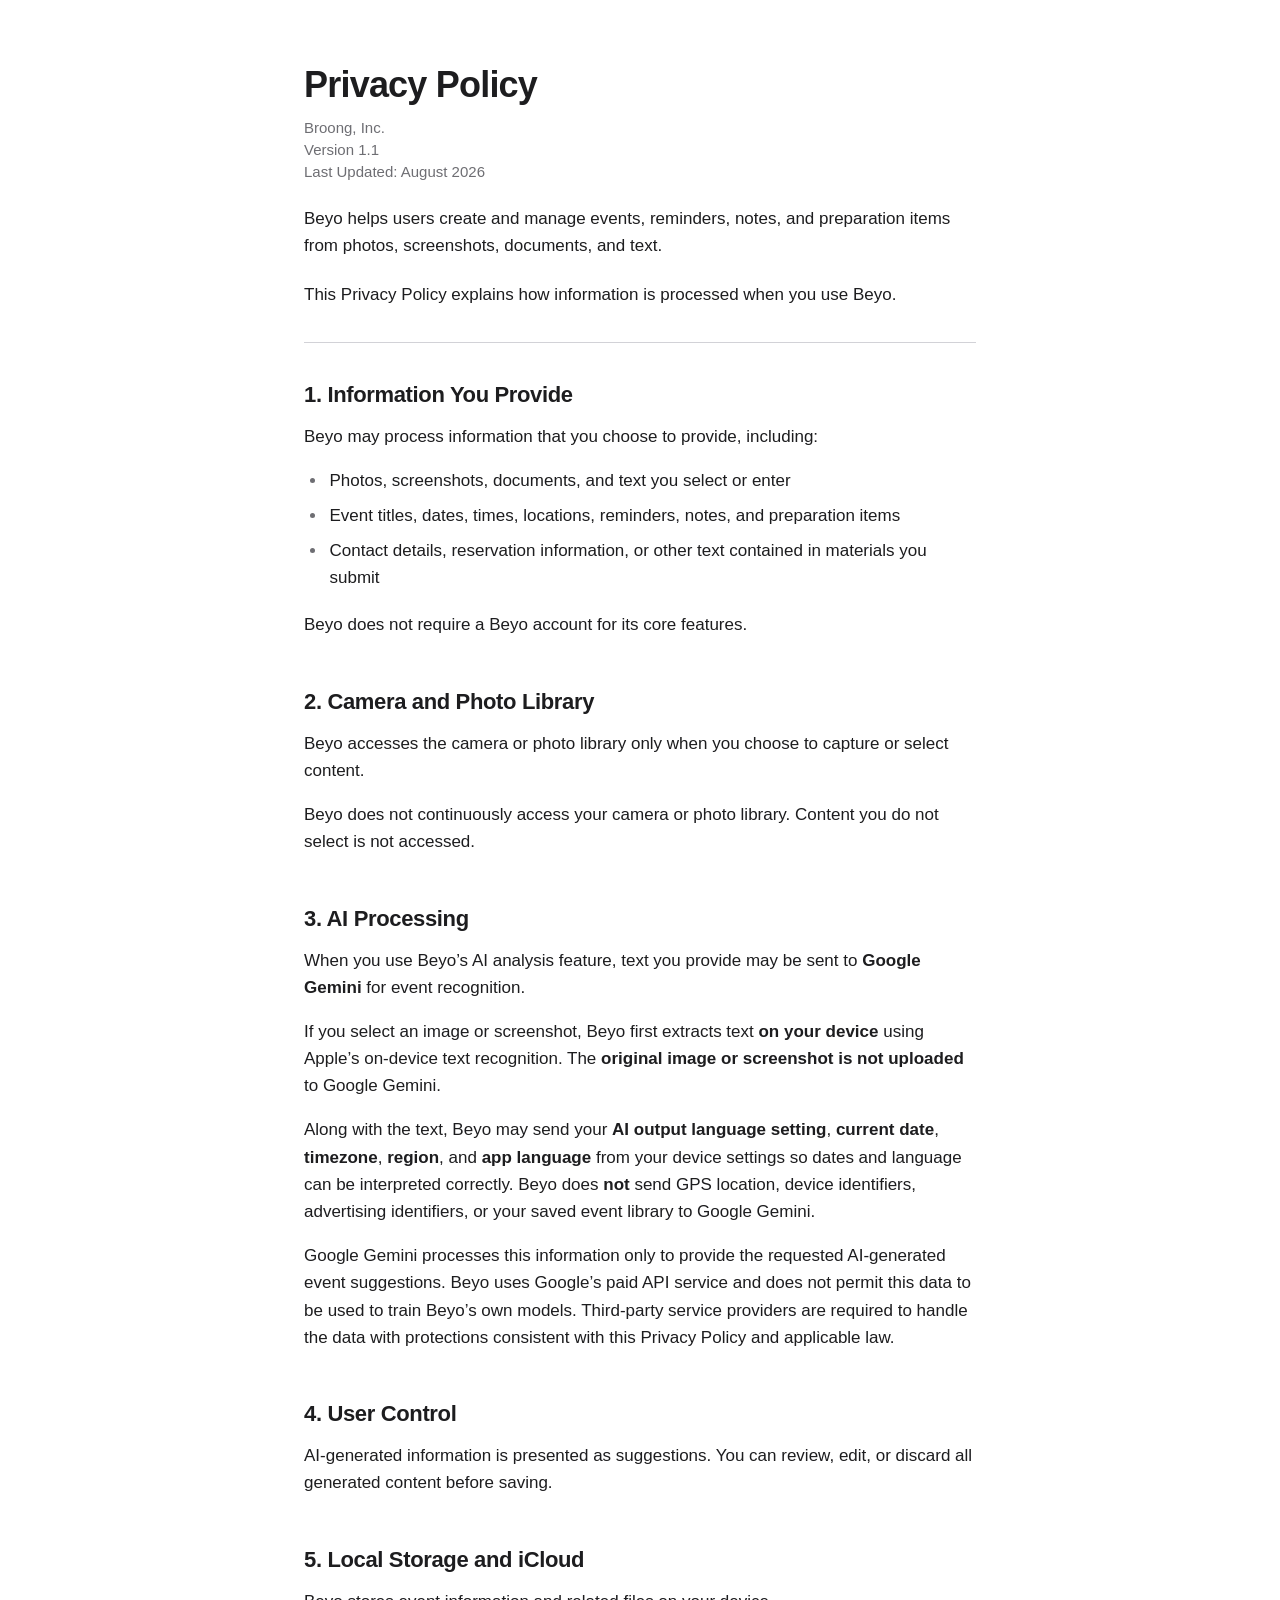
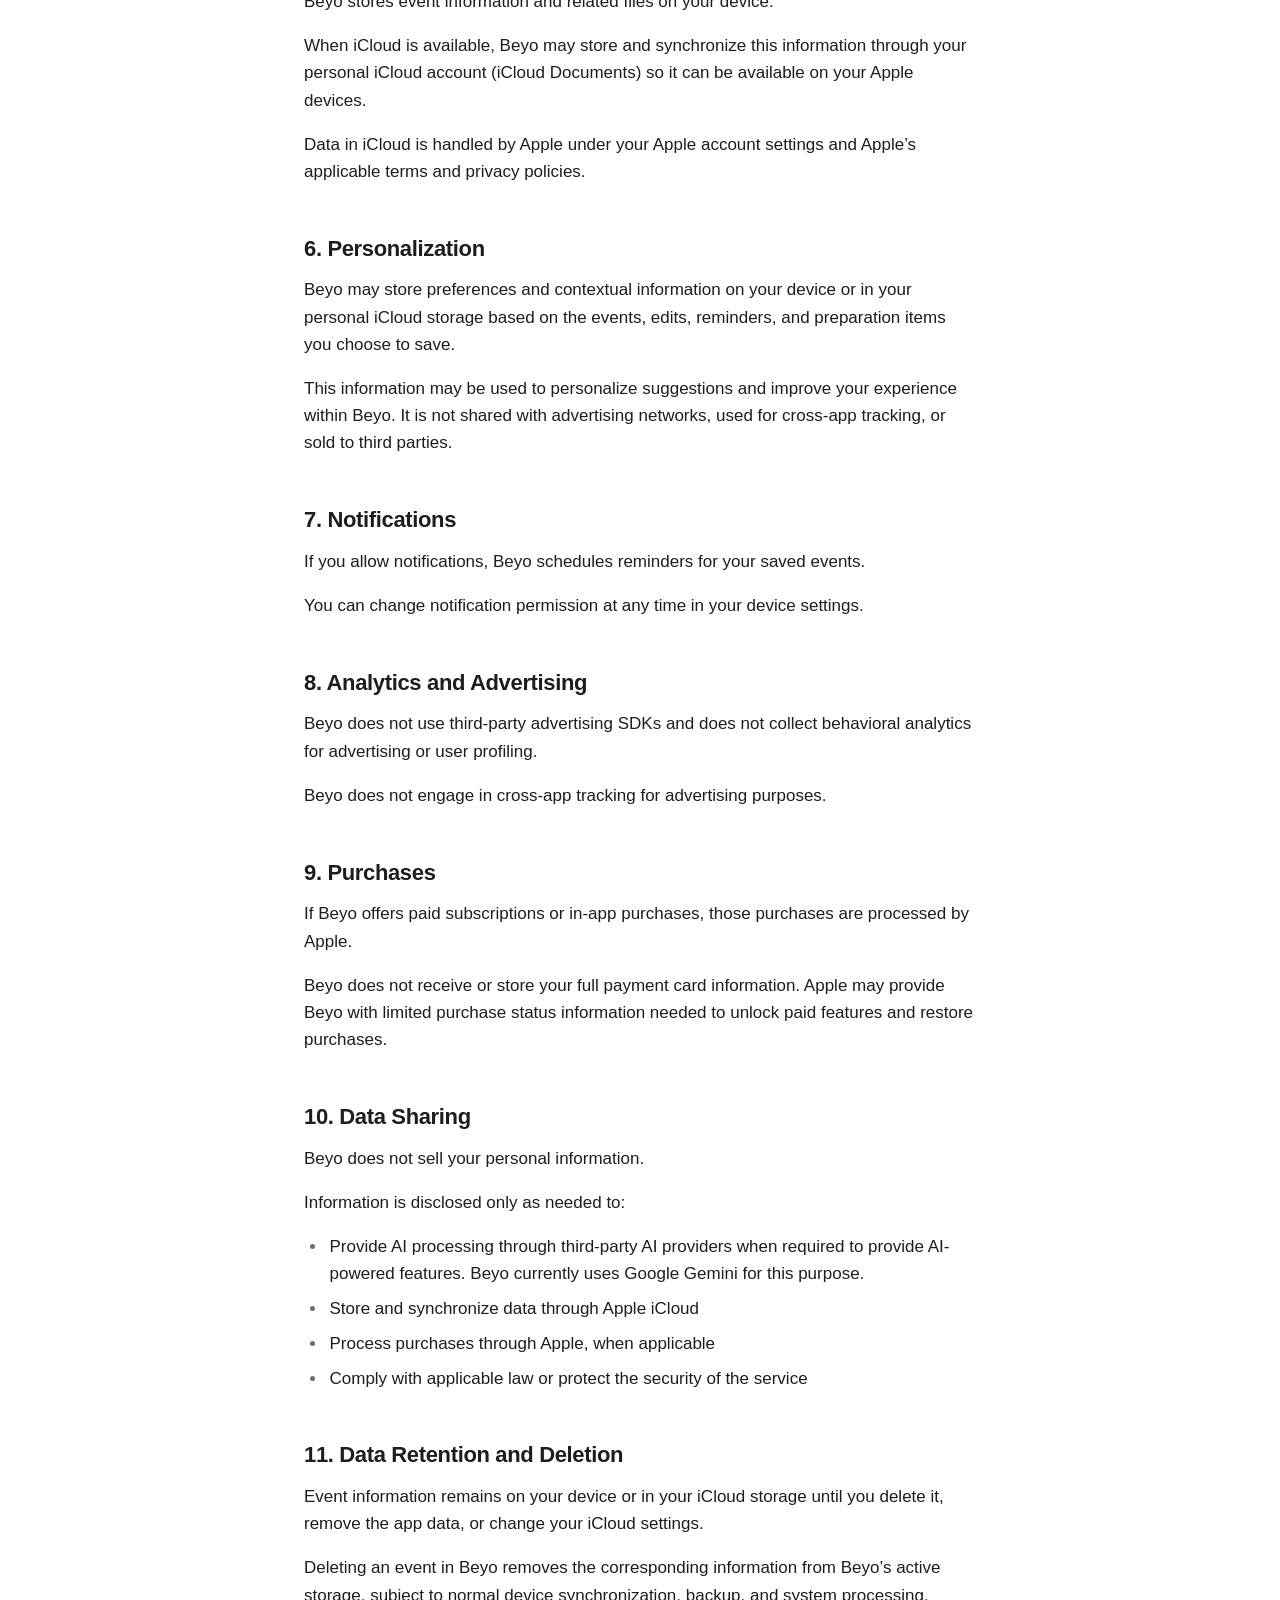
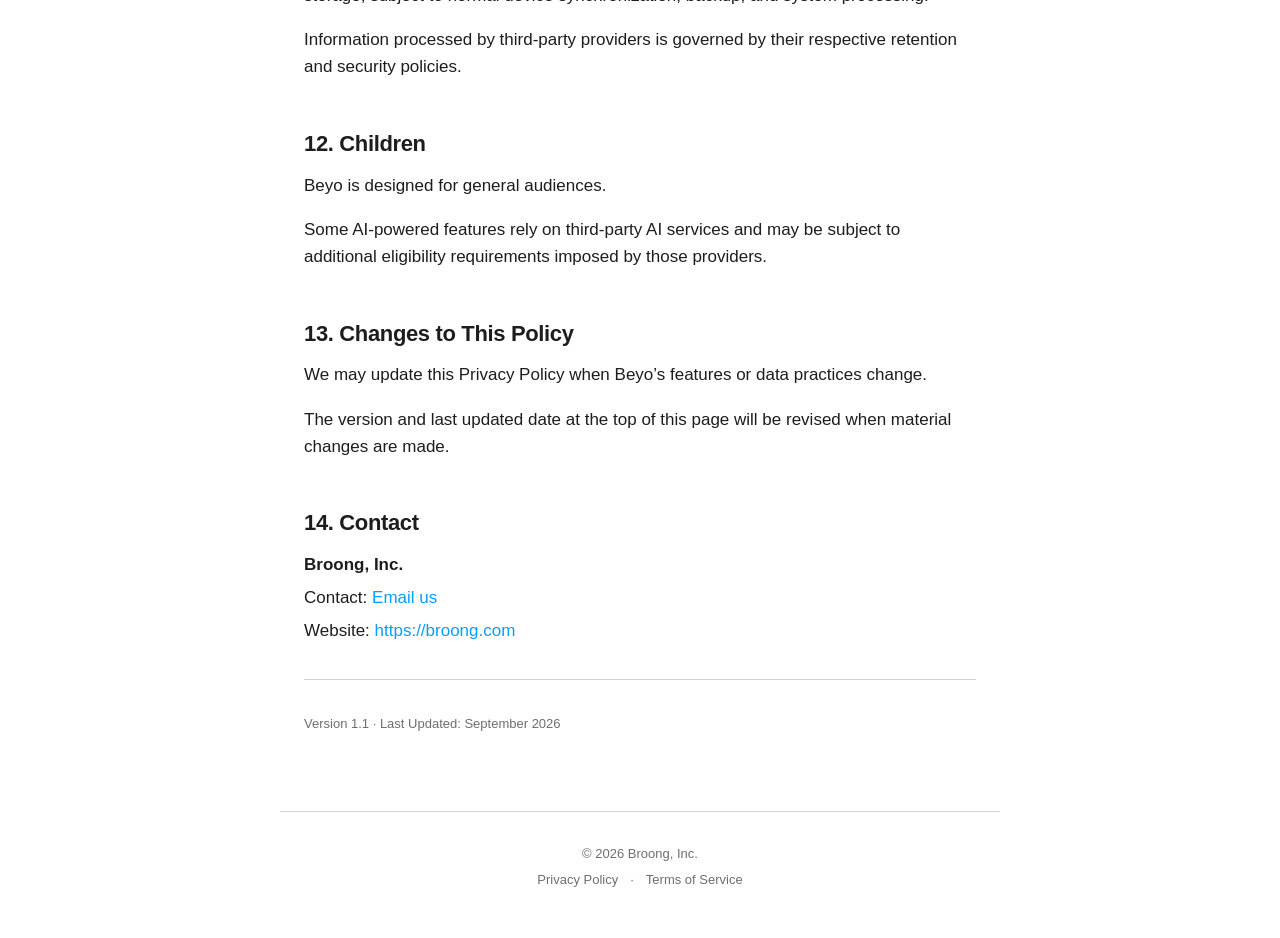
==== commit ac703c51: "Tighten AI reliance disclaimer and hide contact email from scrapers. Show Email us without putting t" ====
--- a/privacy/index.html
+++ b/privacy/index.html
@@ -3,9 +3,17 @@
 <head>
   <meta charset="UTF-8">
   <meta name="viewport" content="width=device-width, initial-scale=1.0">
+  <title>Privacy Policy | Beyo</title>
   <meta name="description" content="Privacy Policy for Beyo by Broong, Inc.">
+  <link rel="canonical" href="https://beyo.day/privacy/">
+  <meta name="robots" content="index, follow">
+  <meta property="og:type" content="website">
+  <meta property="og:url" content="https://beyo.day/privacy/">
+  <meta property="og:title" content="Privacy Policy | Beyo">
+  <meta property="og:description" content="Privacy Policy for Beyo by Broong, Inc.">
+  <link rel="icon" type="image/png" sizes="32x32" href="/assets/images/favicon-32.png">
+  <link rel="apple-touch-icon" href="/assets/images/apple-touch-icon.png">
   <link rel="stylesheet" href="/assets/css/style.css">
-  <title>Privacy Policy | Beyo</title>
 </head>
 <body>
   <div class="page">
@@ -146,13 +154,13 @@
         <h2>14. Contact</h2>
         <div class="contact-block">
           <p><strong>Broong, Inc.</strong></p>
-          <p>Email: <a href="mailto:info@broong.com">info@broong.com</a></p>
+          <p>Contact: <a class="contact-email" href="#" role="link">Email us</a></p>
           <p>Website: <a href="https://broong.com">https://broong.com</a></p>
         </div>
 
         <hr>
 
-        <p class="version-line">Version 1.1 · Last Updated: August 2026</p>
+        <p class="version-line">Version 1.1 · Last Updated: September 2026</p>
       </main>
     </div>
 
@@ -165,5 +173,17 @@
       </nav>
     </footer>
   </div>
+  <script>
+    (function () {
+      var el = document.querySelector(".contact-email");
+      if (!el) return;
+      var user = "info";
+      var domain = "broong.com";
+      el.addEventListener("click", function (e) {
+        e.preventDefault();
+        window.location.href = "mailto:" + user + "@" + domain;
+      });
+    })();
+  </script>
 </body>
 </html>
--- a/assets/css/style.css
+++ b/assets/css/style.css
@@ -10,6 +10,19 @@
   --max-width: 720px;
   --page-pad-x: 24px;
   --page-pad-y: 48px;
+
+  /* Poster landing — guide annotations are @2x artboard units; CSS uses half. */
+  --poster-bg: #d7bc60;
+  --poster-pad-x: clamp(20px, 5vw, 45px);
+  --poster-pad-top: clamp(40px, 8vw, 80px);
+  --poster-pad-bottom: clamp(40px, 8vw, 80px);
+  --poster-gap-title: clamp(24px, 5vw, 45px);
+  --poster-gap-shots: clamp(20px, 4vw, 30px);
+  --poster-gap-icon: clamp(12px, 2vw, 15px);
+  --poster-gap-badge: clamp(24px, 4vw, 36px);
+  --poster-gap-footer: clamp(12px, 2vw, 15px);
+  --poster-shot-gap: clamp(8px, 1.5vw, 10px);
+  --poster-max: 1110px; /* 4×270 + 3×10 */
 }
 
 *,
@@ -43,7 +56,14 @@
   -moz-osx-font-smoothing: grayscale;
 }
 
-/* Layout */
+img {
+  max-width: 100%;
+  height: auto;
+  vertical-align: middle;
+}
+
+
+/* Layout (privacy / terms) */
 
 .page {
   display: flex;
@@ -63,50 +83,7 @@
   display: block;
 }
 
-/* Landing */
-
-.landing {
-  display: flex;
-  flex-direction: column;
-  align-items: center;
-  justify-content: center;
-  text-align: center;
-  min-height: calc(100vh - 120px);
-  padding: 64px var(--page-pad-x) 48px;
-}
-
-.landing .brand {
-  margin: 0 0 16px;
-  font-size: clamp(40px, 8vw, 56px);
-  font-weight: 600;
-  letter-spacing: -0.03em;
-  line-height: 1.1;
-}
-
-.landing .tagline {
-  margin: 0 0 40px;
-  max-width: 28em;
-  color: var(--text-secondary);
-  font-size: 19px;
-  line-height: 1.45;
-  font-weight: 400;
-}
-
-.landing-links {
-  display: flex;
-  flex-wrap: wrap;
-  gap: 8px 28px;
-  justify-content: center;
-  margin: 0;
-  padding: 0;
-  list-style: none;
-}
-
-.landing-links a {
-  font-size: 17px;
-}
-
-/* Typography */
+/* Typography (privacy / terms) */
 
 h1 {
   margin: 0 0 12px;
@@ -172,7 +149,7 @@
   color: var(--text-secondary);
 }
 
-/* Links */
+/* Links (privacy / terms) */
 
 a {
   color: var(--link);
@@ -191,16 +168,12 @@
   border-radius: 2px;
 }
 
-/* Rules */
-
 hr {
   margin: 2em 0;
   border: 0;
   border-top: 1px solid var(--rule);
 }
 
-/* Article chrome */
-
 .contact-block {
   margin-top: 0.25em;
 }
@@ -208,8 +181,6 @@
 .contact-block p {
   margin-bottom: 0.35em;
 }
-
-/* Footer */
 
 .site-footer {
   flex-shrink: 0;
@@ -253,7 +224,172 @@
   font-size: 13px;
 }
 
-/* Responsive */
+/* ============================================================
+   Home poster landing (beyo.day)
+   ============================================================ */
+
+body.home {
+  background: var(--poster-bg);
+  color: #ffffff;
+  overflow-x: hidden;
+  display: flex;
+  justify-content: center;
+  max-width: 100%;
+}
+
+body.home a {
+  color: inherit;
+  text-decoration: none;
+}
+
+body.home a:hover {
+  color: inherit;
+  text-decoration: none;
+  opacity: 0.88;
+}
+
+body.home a:focus-visible {
+  outline: 2px solid #ffffff;
+  outline-offset: 4px;
+}
+
+.poster {
+  box-sizing: border-box;
+  /* min-width: 0 — without this, iOS Safari flex items won't shrink below
+     intrinsic screenshot widths and the page clips horizontally. */
+  width: 100%;
+  max-width: calc(var(--poster-max) + 2 * 45px);
+  min-width: 0;
+  margin-inline: auto;
+  padding:
+    var(--poster-pad-top)
+    var(--poster-pad-x)
+    var(--poster-pad-bottom);
+  display: flex;
+  flex-direction: column;
+  align-items: flex-start;
+}
+
+.poster-title {
+  display: block;
+  width: min(100%, 920px);
+  max-width: 100%;
+  height: auto;
+  margin: 0 0 var(--poster-gap-title);
+}
+
+.poster-shots {
+  display: grid;
+  grid-template-columns: repeat(4, minmax(0, 1fr));
+  gap: var(--poster-shot-gap);
+  width: 100%;
+  max-width: min(100%, var(--poster-max));
+  min-width: 0;
+  margin: 0 0 var(--poster-gap-shots);
+}
+
+.poster-shots img {
+  display: block;
+  width: 100%;
+  max-width: 100%;
+  height: auto;
+  aspect-ratio: 270 / 587;
+  object-fit: contain;
+}
+
+.poster-icon-link {
+  display: inline-block;
+  line-height: 0;
+  margin: 0 0 var(--poster-gap-icon);
+}
+
+.poster-icon {
+  display: block;
+  /* app_icon@2x.png is 180×180 → CSS 90×90 */
+  width: clamp(64px, 16vw, 90px);
+  height: auto;
+  aspect-ratio: 1 / 1;
+  margin: 0;
+}
+
+.poster-badge {
+  display: inline-block;
+  line-height: 0;
+  margin: 0 0 var(--poster-gap-badge);
+}
+
+.poster-badge img {
+  display: block;
+  /* guide 80 (@2x) → CSS 40 */
+  height: clamp(32px, 8vw, 40px);
+  width: auto;
+}
+
+.poster-copy-link {
+  display: inline-block;
+  line-height: 0;
+  margin: 0 0 var(--poster-gap-footer);
+}
+
+.poster-copy {
+  display: block;
+  /* allrightsreserved@2x.png 740×42 → CSS max 370×21 */
+  width: auto;
+  max-width: min(100%, 370px);
+  height: auto;
+  max-height: clamp(16px, 3.5vw, 21px);
+  margin: 0;
+  object-fit: contain;
+  object-position: left center;
+}
+
+.poster-privacy {
+  display: inline-block;
+  line-height: 0;
+  margin: 0 0 var(--poster-gap-footer);
+}
+
+.poster-privacy img {
+  display: block;
+  /* privacy@2x.png 266×42 → CSS 133×21 */
+  width: auto;
+  max-width: 100%;
+  height: auto;
+  max-height: clamp(16px, 3.5vw, 21px);
+  object-fit: contain;
+  object-position: left center;
+}
+
+.poster-email {
+  display: inline-block;
+  line-height: 0;
+  margin: 0;
+}
+
+.poster-email img {
+  display: block;
+  /* email@2x.png 76×52 → CSS 38×26 */
+  height: clamp(20px, 5vw, 26px);
+  width: auto;
+}
+
+
+
+/* Screenshots: 2 columns on tablet / large phone */
+@media (max-width: 900px) {
+  .poster-shots {
+    grid-template-columns: repeat(2, minmax(0, 1fr));
+  }
+}
+
+/* Screenshots: 1 column on phones (iPhone 12 Pro ≈ 390 CSS px) */
+@media (max-width: 600px) {
+  .poster-shots {
+    grid-template-columns: minmax(0, 1fr);
+  }
+}
+
+/* Privacy / terms responsive */
 
 @media (max-width: 600px) {
   :root {
@@ -261,12 +397,8 @@
     --page-pad-y: 36px;
   }
 
-  body {
+  body:not(.home) {
     font-size: 16px;
-  }
-
-  .landing .tagline {
-    font-size: 17px;
   }
 
   h2 {
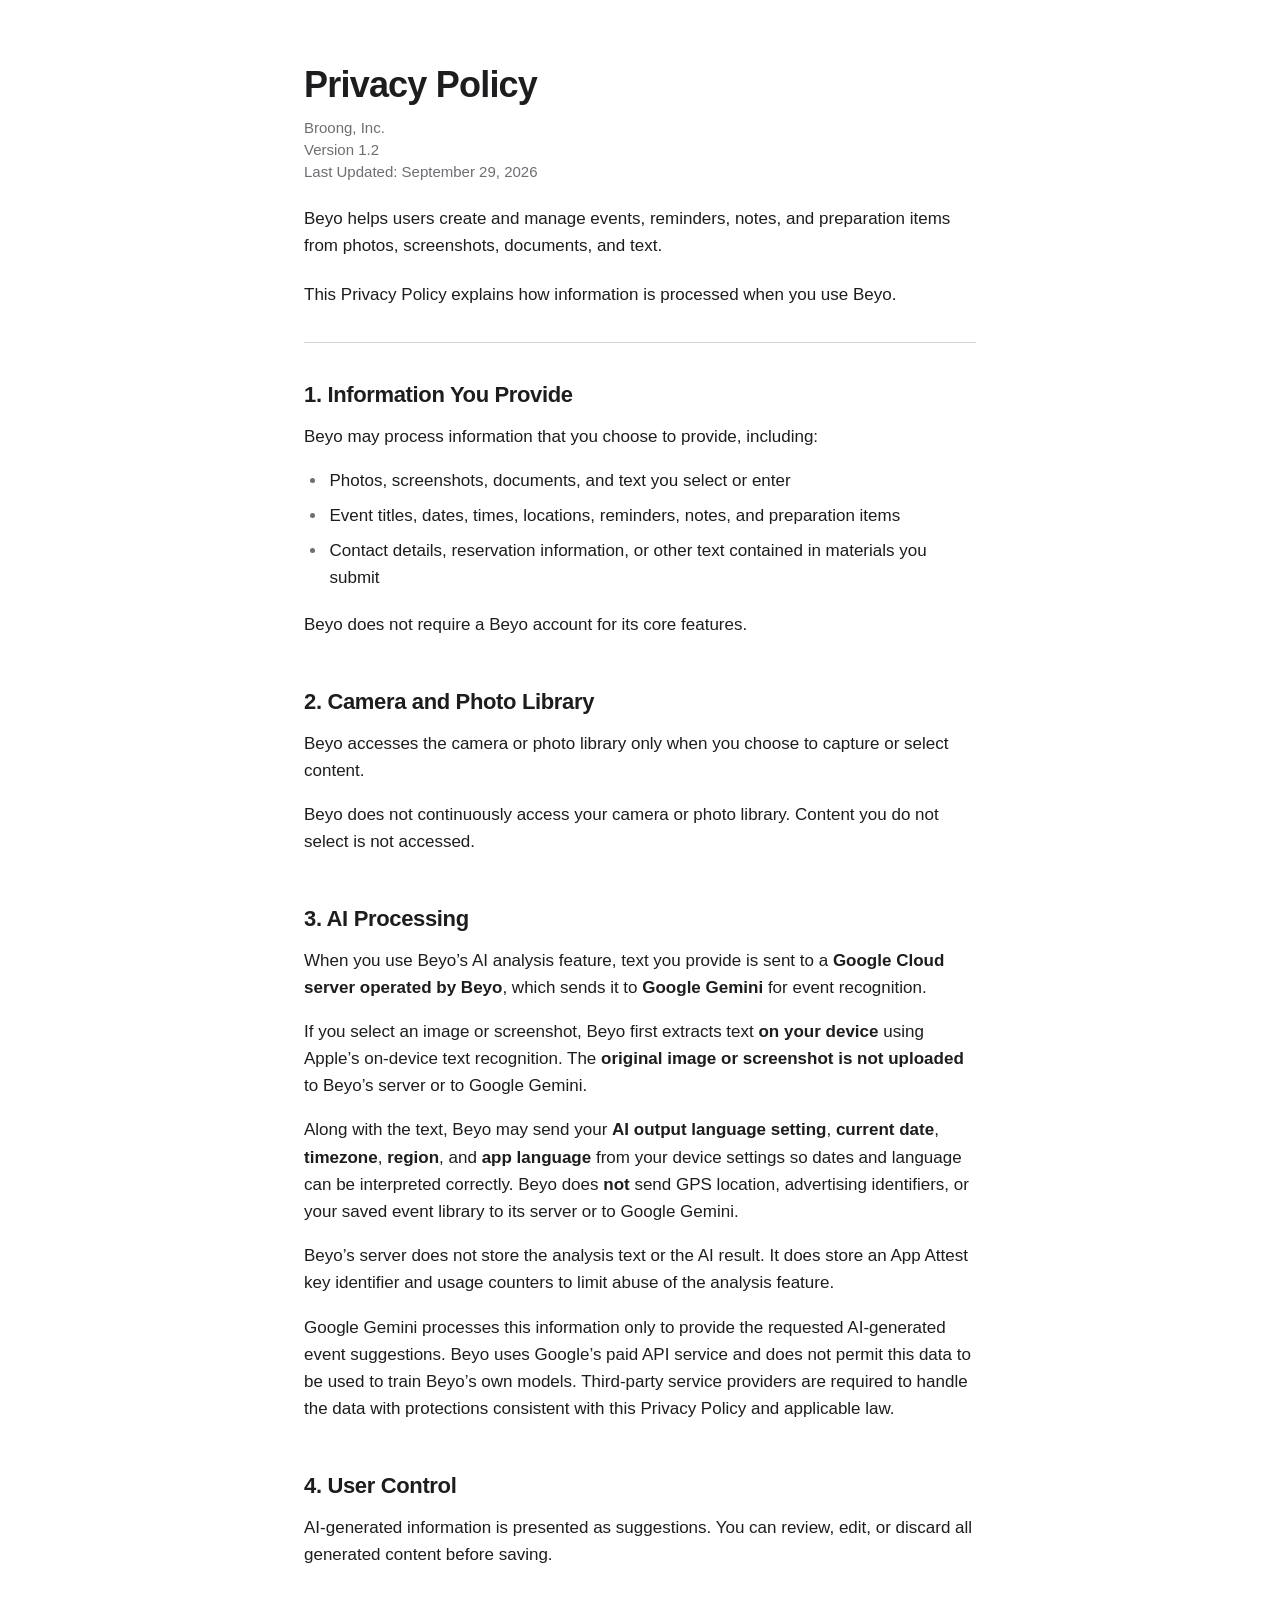
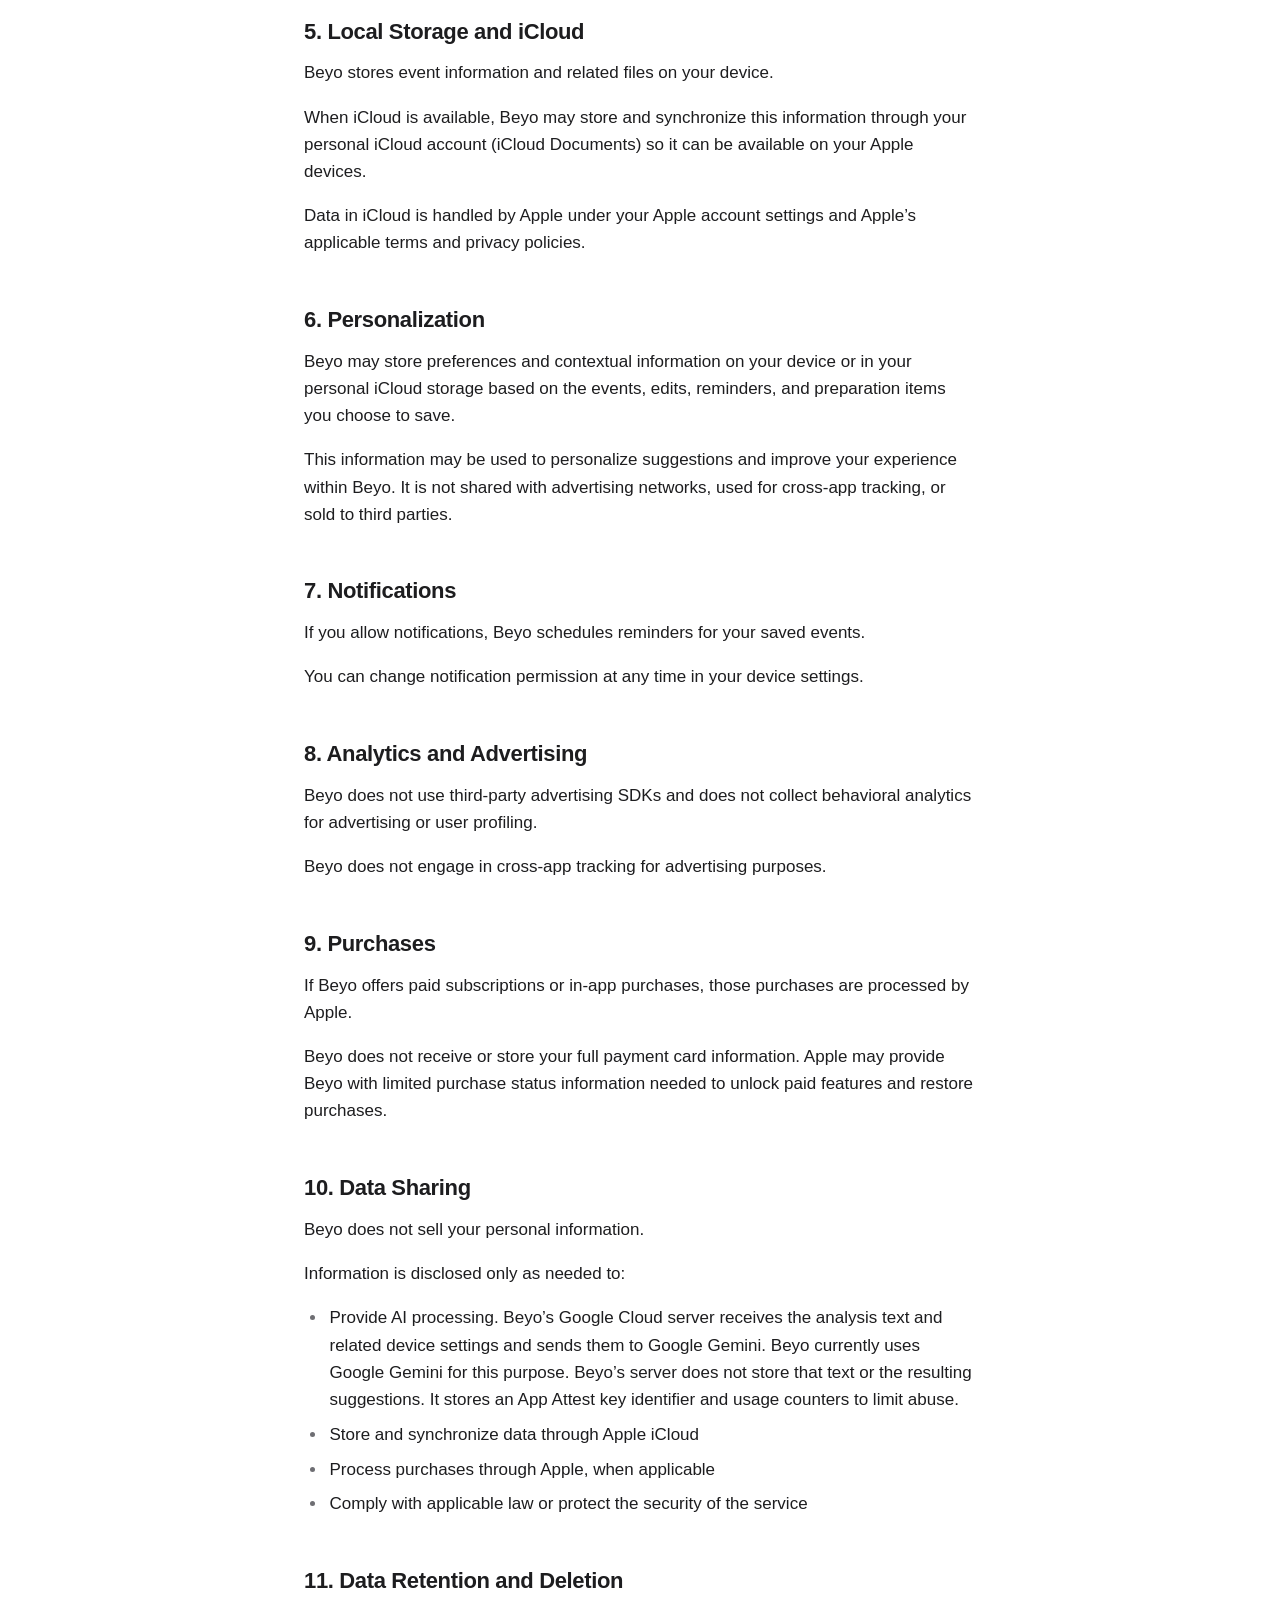
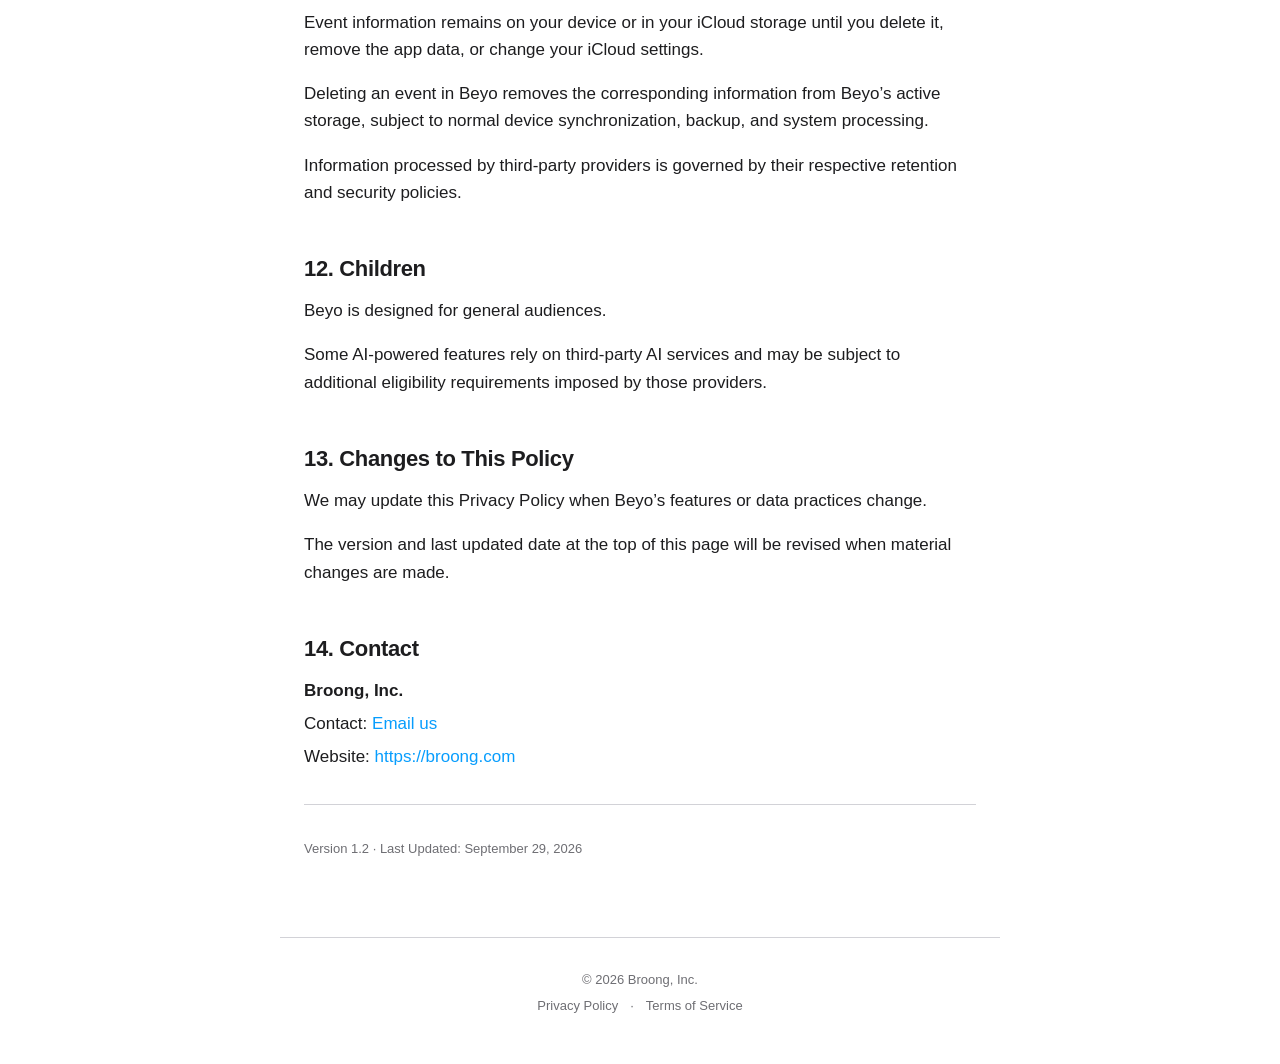
==== commit 02e20615: "Publish Privacy Policy 1.2 for the Cloud Run analysis path." ====
--- a/privacy/index.html
+++ b/privacy/index.html
@@ -22,8 +22,8 @@
         <h1>Privacy Policy</h1>
         <p class="meta">
           <strong>Broong, Inc.</strong><br>
-          Version 1.1<br>
-          Last Updated: August 2026
+          Version 1.2<br>
+          Last Updated: September 29, 2026
         </p>
 
         <p class="lede">
@@ -54,13 +54,16 @@
 
         <h2>3. AI Processing</h2>
         <p>
-          When you use Beyo’s AI analysis feature, text you provide may be sent to <strong>Google Gemini</strong> for event recognition.
+          When you use Beyo’s AI analysis feature, text you provide is sent to a <strong>Google Cloud server operated by Beyo</strong>, which sends it to <strong>Google Gemini</strong> for event recognition.
         </p>
         <p>
-          If you select an image or screenshot, Beyo first extracts text <strong>on your device</strong> using Apple’s on-device text recognition. The <strong>original image or screenshot is not uploaded</strong> to Google Gemini.
+          If you select an image or screenshot, Beyo first extracts text <strong>on your device</strong> using Apple’s on-device text recognition. The <strong>original image or screenshot is not uploaded</strong> to Beyo’s server or to Google Gemini.
         </p>
         <p>
-          Along with the text, Beyo may send your <strong>AI output language setting</strong>, <strong>current date</strong>, <strong>timezone</strong>, <strong>region</strong>, and <strong>app language</strong> from your device settings so dates and language can be interpreted correctly. Beyo does <strong>not</strong> send GPS location, device identifiers, advertising identifiers, or your saved event library to Google Gemini.
+          Along with the text, Beyo may send your <strong>AI output language setting</strong>, <strong>current date</strong>, <strong>timezone</strong>, <strong>region</strong>, and <strong>app language</strong> from your device settings so dates and language can be interpreted correctly. Beyo does <strong>not</strong> send GPS location, advertising identifiers, or your saved event library to its server or to Google Gemini.
+        </p>
+        <p>
+          Beyo’s server does not store the analysis text or the AI result. It does store an App Attest key identifier and usage counters to limit abuse of the analysis feature.
         </p>
         <p>
           Google Gemini processes this information only to provide the requested AI-generated event suggestions. Beyo uses Google’s paid API service and does not permit this data to be used to train Beyo’s own models. Third-party service providers are required to handle the data with protections consistent with this Privacy Policy and applicable law.
@@ -119,7 +122,7 @@
         <p>Information is disclosed only as needed to:</p>
         <ul>
           <li>
-            Provide AI processing through third-party AI providers when required to provide AI-powered features. Beyo currently uses Google Gemini for this purpose.
+            Provide AI processing. Beyo’s Google Cloud server receives the analysis text and related device settings and sends them to Google Gemini. Beyo currently uses Google Gemini for this purpose. Beyo’s server does not store that text or the resulting suggestions. It stores an App Attest key identifier and usage counters to limit abuse.
           </li>
           <li>Store and synchronize data through Apple iCloud</li>
           <li>Process purchases through Apple, when applicable</li>
@@ -160,7 +163,7 @@
 
         <hr>
 
-        <p class="version-line">Version 1.1 · Last Updated: September 2026</p>
+        <p class="version-line">Version 1.2 · Last Updated: September 29, 2026</p>
       </main>
     </div>
 
